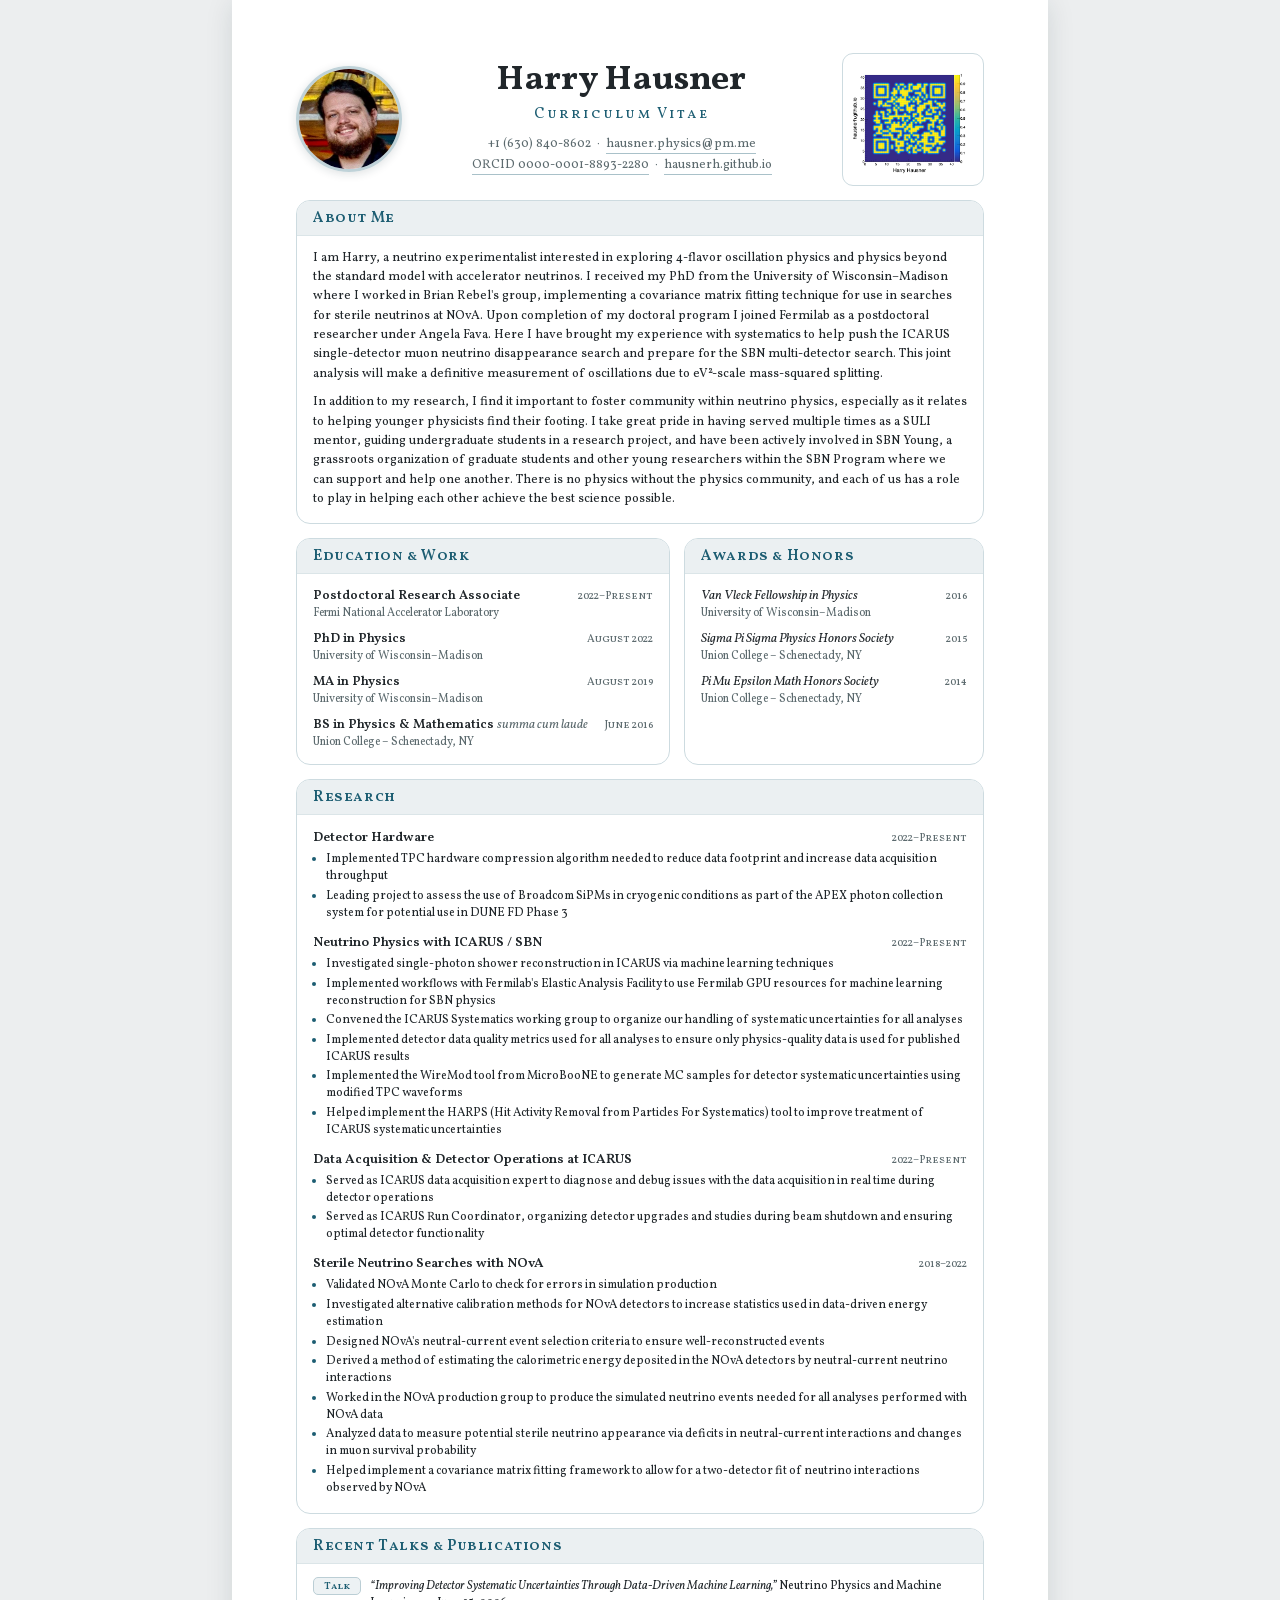
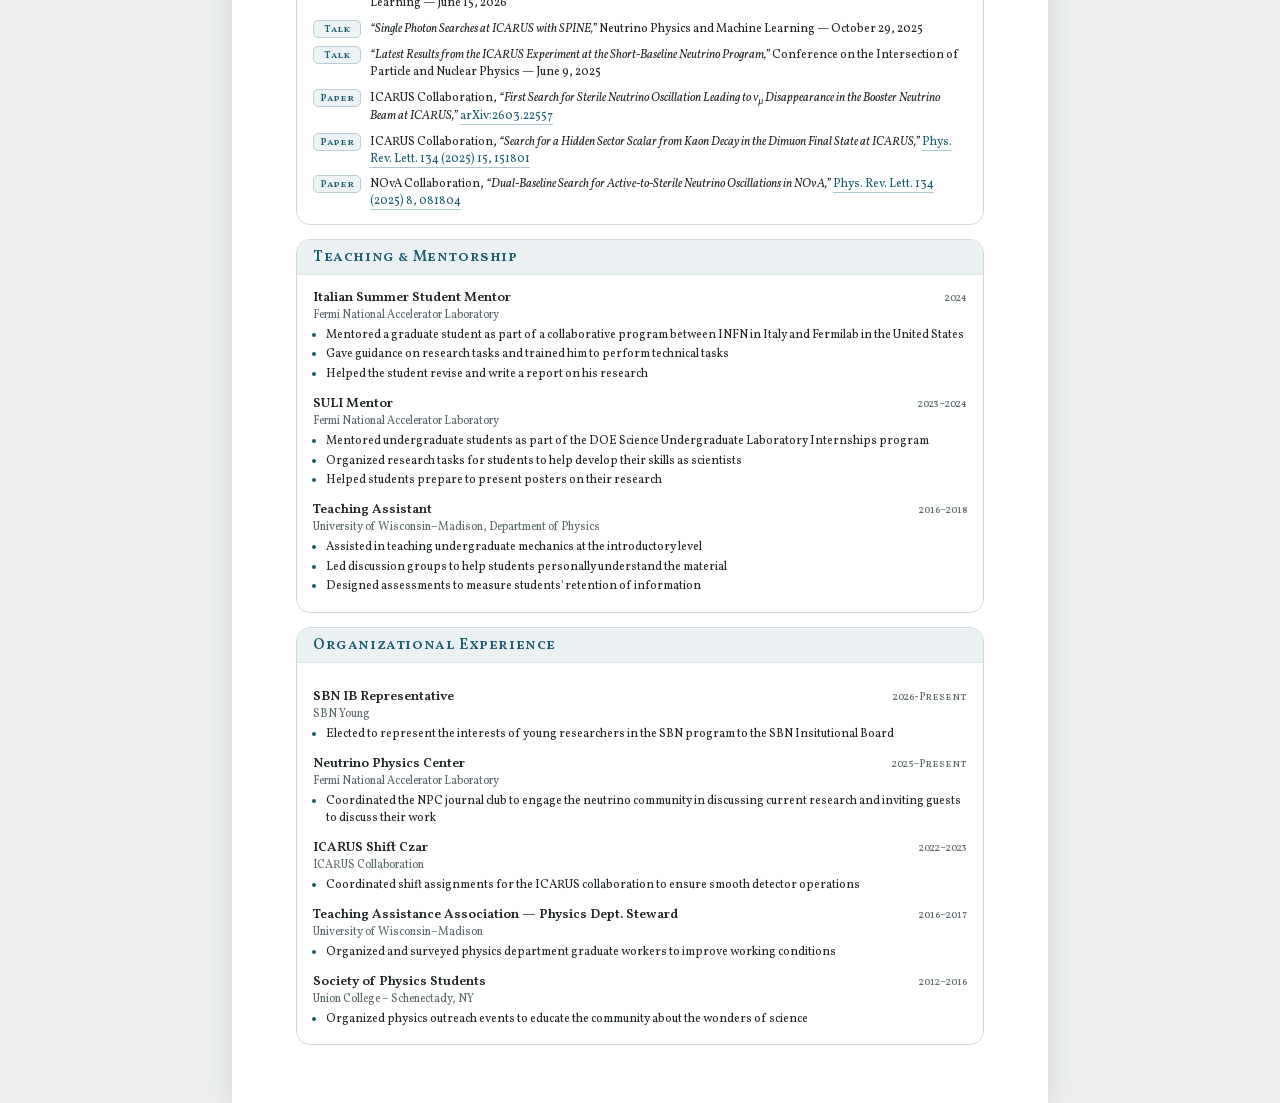
==== cv.html @ f1dbd6ff "add SBN IB Rep to CV" ====
<!DOCTYPE html>
<html><head>
<meta charset="utf-8">
<meta name="viewport" content="width=device-width, initial-scale=1">
<title>Harry Hausner — Curriculum Vitae</title>
<meta name="description" content="Curriculum vitae of Harry Hausner — postdoctoral researcher at Fermilab on ICARUS and the Short-Baseline Neutrino program. Sterile-neutrino searches, liquid argon TPCs, detector systematics, and machine-learning reconstruction. PhD, University of Wisconsin–Madison (NOvA).">
<meta name="author" content="Harry Hausner">
<link rel="canonical" href="https://hausnerh.github.io/cv.html">
<link rel="icon" type="image/svg+xml" href="assets/favicon.svg">
<meta property="og:type" content="profile">
<meta property="og:title" content="Harry Hausner — Curriculum Vitae">
<meta property="og:description" content="Postdoc at Fermilab on ICARUS and the Short-Baseline Neutrino program. Sterile-neutrino searches, liquid argon TPCs, 4-flavor oscillations.">
<meta property="og:url" content="https://hausnerh.github.io/cv.html">
<meta property="og:image" content="https://hausnerh.github.io/assets/headshot.jpeg">
<meta property="profile:first_name" content="Harry">
<meta property="profile:last_name" content="Hausner">
<meta name="twitter:card" content="summary_large_image">
<meta name="twitter:title" content="Harry Hausner — Curriculum Vitae">
<meta name="twitter:description" content="Postdoc at Fermilab on ICARUS and the Short-Baseline Neutrino program.">
<meta name="twitter:image" content="https://hausnerh.github.io/assets/headshot.jpeg">
<script type="application/ld+json">
{"@context":"https://schema.org","@type":"Person","name":"Harry Hausner","givenName":"Harry","familyName":"Hausner","jobTitle":"Postdoctoral Research Associate","description":"Neutrino experimentalist working on ICARUS and the Short-Baseline Neutrino program at Fermilab.","url":"https://hausnerh.github.io/","mainEntityOfPage":"https://hausnerh.github.io/cv.html","image":"https://hausnerh.github.io/assets/headshot.jpeg","email":"mailto:hausner.physics@pm.me","telephone":"+1-630-840-8602","affiliation":{"@type":"Organization","name":"Fermi National Accelerator Laboratory","url":"https://www.fnal.gov/"},"alumniOf":{"@type":"CollegeOrUniversity","name":"University of Wisconsin–Madison"},"sameAs":["https://orcid.org/0000-0001-8893-2280","https://inspirehep.net/authors/1896968","https://scholar.google.com/citations?user=Uv0cyvIAAAAJ","https://www.linkedin.com/in/hausner-physics/"]}
</script>

</head>
<body>


<style>/* latin-ext */
@font-face {
  font-family: 'Vollkorn';
  font-style: italic;
  font-weight: 400;
  font-display: swap;
  src: url("assets/cv/font-05.woff2") format('woff2');
  unicode-range: U+0100-02BA, U+02BD-02C5, U+02C7-02CC, U+02CE-02D7, U+02DD-02FF, U+0304, U+0308, U+0329, U+1D00-1DBF, U+1E00-1E9F, U+1EF2-1EFF, U+2020, U+20A0-20AB, U+20AD-20C0, U+2113, U+2C60-2C7F, U+A720-A7FF;
}
/* latin */
@font-face {
  font-family: 'Vollkorn';
  font-style: italic;
  font-weight: 400;
  font-display: swap;
  src: url("assets/cv/font-06.woff2") format('woff2');
  unicode-range: U+0000-00FF, U+0131, U+0152-0153, U+02BB-02BC, U+02C6, U+02DA, U+02DC, U+0304, U+0308, U+0329, U+2000-206F, U+20AC, U+2122, U+2191, U+2193, U+2212, U+2215, U+FEFF, U+FFFD;
}
/* latin-ext */
@font-face {
  font-family: 'Vollkorn';
  font-style: italic;
  font-weight: 600;
  font-display: swap;
  src: url("assets/cv/font-05.woff2") format('woff2');
  unicode-range: U+0100-02BA, U+02BD-02C5, U+02C7-02CC, U+02CE-02D7, U+02DD-02FF, U+0304, U+0308, U+0329, U+1D00-1DBF, U+1E00-1E9F, U+1EF2-1EFF, U+2020, U+20A0-20AB, U+20AD-20C0, U+2113, U+2C60-2C7F, U+A720-A7FF;
}
/* latin */
@font-face {
  font-family: 'Vollkorn';
  font-style: italic;
  font-weight: 600;
  font-display: swap;
  src: url("assets/cv/font-06.woff2") format('woff2');
  unicode-range: U+0000-00FF, U+0131, U+0152-0153, U+02BB-02BC, U+02C6, U+02DA, U+02DC, U+0304, U+0308, U+0329, U+2000-206F, U+20AC, U+2122, U+2191, U+2193, U+2212, U+2215, U+FEFF, U+FFFD;
}
/* latin-ext */
@font-face {
  font-family: 'Vollkorn';
  font-style: normal;
  font-weight: 400;
  font-display: swap;
  src: url("assets/cv/font-11.woff2") format('woff2');
  unicode-range: U+0100-02BA, U+02BD-02C5, U+02C7-02CC, U+02CE-02D7, U+02DD-02FF, U+0304, U+0308, U+0329, U+1D00-1DBF, U+1E00-1E9F, U+1EF2-1EFF, U+2020, U+20A0-20AB, U+20AD-20C0, U+2113, U+2C60-2C7F, U+A720-A7FF;
}
/* latin */
@font-face {
  font-family: 'Vollkorn';
  font-style: normal;
  font-weight: 400;
  font-display: swap;
  src: url("assets/cv/font-12.woff2") format('woff2');
  unicode-range: U+0000-00FF, U+0131, U+0152-0153, U+02BB-02BC, U+02C6, U+02DA, U+02DC, U+0304, U+0308, U+0329, U+2000-206F, U+20AC, U+2122, U+2191, U+2193, U+2212, U+2215, U+FEFF, U+FFFD;
}
/* latin-ext */
@font-face {
  font-family: 'Vollkorn';
  font-style: normal;
  font-weight: 500;
  font-display: swap;
  src: url("assets/cv/font-11.woff2") format('woff2');
  unicode-range: U+0100-02BA, U+02BD-02C5, U+02C7-02CC, U+02CE-02D7, U+02DD-02FF, U+0304, U+0308, U+0329, U+1D00-1DBF, U+1E00-1E9F, U+1EF2-1EFF, U+2020, U+20A0-20AB, U+20AD-20C0, U+2113, U+2C60-2C7F, U+A720-A7FF;
}
/* latin */
@font-face {
  font-family: 'Vollkorn';
  font-style: normal;
  font-weight: 500;
  font-display: swap;
  src: url("assets/cv/font-12.woff2") format('woff2');
  unicode-range: U+0000-00FF, U+0131, U+0152-0153, U+02BB-02BC, U+02C6, U+02DA, U+02DC, U+0304, U+0308, U+0329, U+2000-206F, U+20AC, U+2122, U+2191, U+2193, U+2212, U+2215, U+FEFF, U+FFFD;
}
/* latin-ext */
@font-face {
  font-family: 'Vollkorn';
  font-style: normal;
  font-weight: 600;
  font-display: swap;
  src: url("assets/cv/font-11.woff2") format('woff2');
  unicode-range: U+0100-02BA, U+02BD-02C5, U+02C7-02CC, U+02CE-02D7, U+02DD-02FF, U+0304, U+0308, U+0329, U+1D00-1DBF, U+1E00-1E9F, U+1EF2-1EFF, U+2020, U+20A0-20AB, U+20AD-20C0, U+2113, U+2C60-2C7F, U+A720-A7FF;
}
/* latin */
@font-face {
  font-family: 'Vollkorn';
  font-style: normal;
  font-weight: 600;
  font-display: swap;
  src: url("assets/cv/font-12.woff2") format('woff2');
  unicode-range: U+0000-00FF, U+0131, U+0152-0153, U+02BB-02BC, U+02C6, U+02DA, U+02DC, U+0304, U+0308, U+0329, U+2000-206F, U+20AC, U+2122, U+2191, U+2193, U+2212, U+2215, U+FEFF, U+FFFD;
}
/* latin-ext */
@font-face {
  font-family: 'Vollkorn';
  font-style: normal;
  font-weight: 700;
  font-display: swap;
  src: url("assets/cv/font-11.woff2") format('woff2');
  unicode-range: U+0100-02BA, U+02BD-02C5, U+02C7-02CC, U+02CE-02D7, U+02DD-02FF, U+0304, U+0308, U+0329, U+1D00-1DBF, U+1E00-1E9F, U+1EF2-1EFF, U+2020, U+20A0-20AB, U+20AD-20C0, U+2113, U+2C60-2C7F, U+A720-A7FF;
}
/* latin */
@font-face {
  font-family: 'Vollkorn';
  font-style: normal;
  font-weight: 700;
  font-display: swap;
  src: url("assets/cv/font-12.woff2") format('woff2');
  unicode-range: U+0000-00FF, U+0131, U+0152-0153, U+02BB-02BC, U+02C6, U+02DA, U+02DC, U+0304, U+0308, U+0329, U+2000-206F, U+20AC, U+2122, U+2191, U+2193, U+2212, U+2215, U+FEFF, U+FFFD;
}
/* latin-ext */
@font-face {
  font-family: 'Vollkorn SC';
  font-style: normal;
  font-weight: 400;
  font-display: swap;
  src: url("assets/cv/font-16.woff2") format('woff2');
  unicode-range: U+0100-02BA, U+02BD-02C5, U+02C7-02CC, U+02CE-02D7, U+02DD-02FF, U+0304, U+0308, U+0329, U+1D00-1DBF, U+1E00-1E9F, U+1EF2-1EFF, U+2020, U+20A0-20AB, U+20AD-20C0, U+2113, U+2C60-2C7F, U+A720-A7FF;
}
/* latin */
@font-face {
  font-family: 'Vollkorn SC';
  font-style: normal;
  font-weight: 400;
  font-display: swap;
  src: url("assets/cv/font-17.woff2") format('woff2');
  unicode-range: U+0000-00FF, U+0131, U+0152-0153, U+02BB-02BC, U+02C6, U+02DA, U+02DC, U+0304, U+0308, U+0329, U+2000-206F, U+20AC, U+2122, U+2191, U+2193, U+2212, U+2215, U+FEFF, U+FFFD;
}
/* latin-ext */
@font-face {
  font-family: 'Vollkorn SC';
  font-style: normal;
  font-weight: 600;
  font-display: swap;
  src: url("assets/cv/font-21.woff2") format('woff2');
  unicode-range: U+0100-02BA, U+02BD-02C5, U+02C7-02CC, U+02CE-02D7, U+02DD-02FF, U+0304, U+0308, U+0329, U+1D00-1DBF, U+1E00-1E9F, U+1EF2-1EFF, U+2020, U+20A0-20AB, U+20AD-20C0, U+2113, U+2C60-2C7F, U+A720-A7FF;
}
/* latin */
@font-face {
  font-family: 'Vollkorn SC';
  font-style: normal;
  font-weight: 600;
  font-display: swap;
  src: url("assets/cv/font-22.woff2") format('woff2');
  unicode-range: U+0000-00FF, U+0131, U+0152-0153, U+02BB-02BC, U+02C6, U+02DA, U+02DC, U+0304, U+0308, U+0329, U+2000-206F, U+20AC, U+2122, U+2191, U+2193, U+2212, U+2215, U+FEFF, U+FFFD;
}
/* latin-ext */
@font-face {
  font-family: 'Vollkorn SC';
  font-style: normal;
  font-weight: 700;
  font-display: swap;
  src: url("assets/cv/font-26.woff2") format('woff2');
  unicode-range: U+0100-02BA, U+02BD-02C5, U+02C7-02CC, U+02CE-02D7, U+02DD-02FF, U+0304, U+0308, U+0329, U+1D00-1DBF, U+1E00-1E9F, U+1EF2-1EFF, U+2020, U+20A0-20AB, U+20AD-20C0, U+2113, U+2C60-2C7F, U+A720-A7FF;
}
/* latin */
@font-face {
  font-family: 'Vollkorn SC';
  font-style: normal;
  font-weight: 700;
  font-display: swap;
  src: url("assets/cv/font-27.woff2") format('woff2');
  unicode-range: U+0000-00FF, U+0131, U+0152-0153, U+02BB-02BC, U+02C6, U+02DA, U+02DC, U+0304, U+0308, U+0329, U+2000-206F, U+20AC, U+2122, U+2191, U+2193, U+2212, U+2215, U+FEFF, U+FFFD;
}
</style>
<style>
:root{--accent:#1c5d72;--ink:#20262a;--muted:#5c6a6e;--gap:14px;--pad:13px 16px 14px;}
*{box-sizing:border-box;}
html,body{margin:0;}
body{background:#eceeef;color:var(--ink);font-family:'Vollkorn',Georgia,serif;-webkit-font-smoothing:antialiased;}
.doc{max-width:8.5in;margin:0 auto;background:#fff;padding:0.55in clamp(20px,5vw,0.68in) 0.6in;box-shadow:0 3px 26px rgba(20,40,50,.12);}
.doc-frame{width:100%;border-collapse:collapse;}
.doc-frame td{padding:0;}
.hdr-space,.ftr-space{display:none;}
ul.bul{margin:4px 0 0;padding-left:1.05em;font-size:12px;line-height:1.42;}
ul.bul>li{margin:2.5px 0;}
ul.bul>li::marker{color:var(--accent);}
/* ---- component classes (extracted from repeated inline styles) ---- */
.card{border:1px solid color-mix(in srgb, var(--accent) 22%, white);border-radius:14px;break-inside:auto;}
.card-col{display:flex;flex-direction:column;}
.card-head{padding:6px 16px;background:color-mix(in srgb, var(--accent) 9%, white);border-bottom:1px solid color-mix(in srgb, var(--accent) 16%, white);border-top-left-radius:13px;border-top-right-radius:13px;}
.card-title{font-family:'Vollkorn SC',serif;font-weight:600;font-size:15px;letter-spacing:.04em;color:var(--accent);}
.card-body{padding:var(--pad);}
.masthead{display:flex;align-items:center;gap:20px;}
.row{display:flex;justify-content:space-between;align-items:baseline;gap:10px;}
.item{margin-top:11px;}
.h{font-weight:600;font-size:13.5px;}
.date{font-family:'Vollkorn SC',serif;font-size:11px;color:var(--muted);white-space:nowrap;}
.org{font-size:11.5px;color:var(--muted);}
.badge{flex:none;width:48px;text-align:center;font-family:'Vollkorn SC',serif;font-size:10px;font-weight:600;color:var(--accent);border:1px solid color-mix(in srgb, var(--accent) 30%, white);border-radius:5px;padding:1px 0;background:color-mix(in srgb, var(--accent) 8%, white);}
.talk-text{font-size:12px;line-height:1.4;}
.talk-link{color:var(--accent);text-decoration:none;border-bottom:1px solid color-mix(in srgb, var(--accent) 35%, white);}
.hlink{color:inherit;text-decoration:none;border-bottom:1px solid color-mix(in srgb, var(--accent) 38%, white);}
@page{size:letter;margin:0.55in;}
@media print{
 html{-webkit-print-color-adjust:exact;print-color-adjust:exact;}
 html,body{margin:0;padding:0;background:#fff;}
 .doc{max-width:none!important;margin:0!important;padding:0!important;box-shadow:none!important;}
 .hdr-space{display:table-cell;height:0.4in;vertical-align:top;}
 .ftr-space{display:none;}
 .run-header{box-sizing:border-box;height:0.4in;display:flex;justify-content:space-between;align-items:flex-end;padding-bottom:4px;margin-bottom:8px;border-bottom:1.5px solid color-mix(in srgb, var(--accent) 38%, white);font-family:'Vollkorn SC',serif;}
 .run-header .rh-name{font-weight:700;font-size:12px;letter-spacing:.05em;color:var(--ink);}
 .run-header .rh-title{font-size:10px;letter-spacing:.16em;color:var(--accent);}
 main.doc section{-webkit-box-decoration-break:clone;box-decoration-break:clone;}
 main.doc section>div:first-child{break-after:avoid;}
 main.doc section div.row{break-after:avoid;}
}
</style>

<main class="doc" data-screen-label="CV">
<table class="doc-frame" role="presentation">
<thead><tr><td class="hdr-space"><div class="run-header"><span class="rh-name">Harry Hausner</span><span class="rh-title">Curriculum Vitae</span></div></td></tr></thead>
<tbody><tr><td>

<div style="display:flex;flex-direction:column;gap:var(--gap);">

<!-- ===== HEADER ===== -->
<div class="masthead">
  <img src="assets/cv/headshot.jpg" alt="Harry Hausner" style="width:106px;height:106px;border-radius:50%;object-fit:cover;flex:none;border:3px solid color-mix(in srgb, var(--accent) 28%, white);box-shadow:0 2px 10px rgba(20,40,50,.14);">
  <div style="flex:1;text-align:center;min-width:0;">
    <div style="font-size:35px;font-weight:700;letter-spacing:.005em;line-height:1.02;">Harry Hausner</div>
    <div style="font-family:'Vollkorn SC',serif;font-size:15px;color:var(--accent);letter-spacing:.14em;margin-top:5px;">Curriculum Vitae</div>
    <div style="font-size:12.5px;color:var(--muted);margin-top:9px;line-height:1.65;">
      +1 (630) 840-8602 &nbsp;·&nbsp; <a href="mailto:hausner.physics@pm.me" class="hlink">hausner.physics@pm.me</a><br>
      <a href="https://orcid.org/0000-0001-8893-2280" class="hlink">ORCID 0000-0001-8893-2280</a> &nbsp;·&nbsp; <a href="https://hausnerh.github.io" class="hlink">hausnerh.github.io</a>
    </div>
  </div>
  <div style="flex:none;padding:10px;background:#fff;border-radius:11px;border:1px solid color-mix(in srgb, var(--accent) 22%, white);">
    <img src="assets/cv/qr.png" alt="QR code linking to hausnerh.github.io" style="width:120px;height:auto;display:block;">
  </div>
</div>

<!-- ===== ABOUT ME ===== -->
<section class="card">
  <div class="card-head">
    <span class="card-title">About Me</span>
  </div>
  <div class="card-body" style="font-size:12.5px;line-height:1.55;">
    <p style="margin:0;">I am Harry, a neutrino experimentalist interested in exploring 4-flavor oscillation physics and physics beyond the standard model with accelerator neutrinos. I received my PhD from the University of Wisconsin–Madison where I worked in Brian Rebel's group, implementing a covariance matrix fitting technique for use in searches for sterile neutrinos at NOvA. Upon completion of my doctoral program I joined Fermilab as a postdoctoral researcher under Angela Fava. Here I have brought my experience with systematics to help push the ICARUS single-detector muon neutrino disappearance search and prepare for the SBN multi-detector search. This joint analysis will make a definitive measurement of oscillations due to eV²-scale mass-squared splitting.</p>
    <p style="margin:9px 0 0;">In addition to my research, I find it important to foster community within neutrino physics, especially as it relates to helping younger physicists find their footing. I take great pride in having served multiple times as a SULI mentor, guiding undergraduate students in a research project, and have been actively involved in SBN Young, a grassroots organization of graduate students and other young researchers within the SBN Program where we can support and help one another. There is no physics without the physics community, and each of us has a role to play in helping each other achieve the best science possible.</p>
  </div>
</section>

<!-- ===== EDUCATION + AWARDS (two columns) ===== -->
<div style="display:flex;gap:var(--gap);align-items:stretch;break-inside:avoid;">
  <section class="card card-col" style="flex:1.25;">
    <div class="card-head">
      <span class="card-title">Education &amp; Work</span>
    </div>
    <div class="card-body">
      <div class="row">
        <span style="font-weight:600;font-size:13px;">Postdoctoral Research Associate</span>
        <span class="date">2022–Present</span>
      </div>
      <div class="org">Fermi National Accelerator Laboratory</div>
      <div class="row" style="margin-top:9px;">
        <span style="font-weight:600;font-size:13px;">PhD in Physics</span>
        <span class="date">August 2022</span>
      </div>
      <div class="org">University of Wisconsin–Madison</div>
      <div class="row" style="margin-top:9px;">
        <span style="font-weight:600;font-size:13px;">MA in Physics</span>
        <span class="date">August 2019</span>
      </div>
      <div class="org">University of Wisconsin–Madison</div>
      <div class="row" style="margin-top:9px;">
        <span style="font-weight:600;font-size:13px;">BS in Physics &amp; Mathematics <em style="font-weight:400;color:var(--muted);">summa cum laude</em></span>
        <span class="date">June 2016</span>
      </div>
      <div class="org">Union College – Schenectady, NY</div>
    </div>
  </section>
  <section class="card card-col" style="flex:1;">
    <div class="card-head">
      <span class="card-title">Awards &amp; Honors</span>
    </div>
    <div class="card-body">
      <div class="row">
        <span style="font-style:italic;font-size:13px;">Van Vleck Fellowship in Physics</span>
        <span class="date">2016</span>
      </div>
      <div class="org">University of Wisconsin–Madison</div>
      <div class="row" style="margin-top:9px;">
        <span style="font-style:italic;font-size:13px;">Sigma Pi Sigma Physics Honors Society</span>
        <span class="date">2015</span>
      </div>
      <div class="org">Union College – Schenectady, NY</div>
      <div class="row" style="margin-top:9px;">
        <span style="font-style:italic;font-size:13px;">Pi Mu Epsilon Math Honors Society</span>
        <span class="date">2014</span>
      </div>
      <div class="org">Union College – Schenectady, NY</div>
    </div>
  </section>
</div>

<!-- ===== RESEARCH ===== -->
<section class="card">
  <div class="card-head">
    <span class="card-title">Research</span>
  </div>
  <div class="card-body">

    <div>
      <div class="row">
        <span class="h">Detector Hardware</span>
        <span class="date">2022–Present</span>
      </div>
      <ul class="bul">
        <li>Implemented TPC hardware compression algorithm needed to reduce data footprint and increase data acquisition throughput</li>
        <li>Leading project to assess the use of Broadcom SiPMs in cryogenic conditions as part of the APEX photon collection system for potential use in DUNE FD Phase 3</li>
      </ul>
    </div>

    <div class="item">
      <div class="row">
        <span class="h">Neutrino Physics with ICARUS / SBN</span>
        <span class="date">2022–Present</span>
      </div>
      <ul class="bul">
        <li>Investigated single-photon shower reconstruction in ICARUS via machine learning techniques</li>
        <li>Implemented workflows with Fermilab's Elastic Analysis Facility to use Fermilab GPU resources for machine learning reconstruction for SBN physics</li>
        <li>Convened the ICARUS Systematics working group to organize our handling of systematic uncertainties for all analyses</li>
        <li>Implemented detector data quality metrics used for all analyses to ensure only physics-quality data is used for published ICARUS results</li>
        <li>Implemented the WireMod tool from MicroBooNE to generate MC samples for detector systematic uncertainties using modified TPC waveforms</li>
        <li>Helped implement the HARPS (Hit Activity Removal from Particles For Systematics) tool to improve treatment of ICARUS systematic uncertainties</li>
      </ul>
    </div>

    <div class="item">
      <div class="row">
        <span class="h">Data Acquisition &amp; Detector Operations at ICARUS</span>
        <span class="date">2022–Present</span>
      </div>
      <ul class="bul">
        <li>Served as ICARUS data acquisition expert to diagnose and debug issues with the data acquisition in real time during detector operations</li>
        <li>Served as ICARUS Run Coordinator, organizing detector upgrades and studies during beam shutdown and ensuring optimal detector functionality</li>
      </ul>
    </div>

    <div class="item">
      <div class="row">
        <span class="h">Sterile Neutrino Searches with NOvA</span>
        <span class="date">2018–2022</span>
      </div>
      <ul class="bul">
        <li>Validated NOvA Monte Carlo to check for errors in simulation production</li>
        <li>Investigated alternative calibration methods for NOvA detectors to increase statistics used in data-driven energy estimation</li>
        <li>Designed NOvA's neutral-current event selection criteria to ensure well-reconstructed events</li>
        <li>Derived a method of estimating the calorimetric energy deposited in the NOvA detectors by neutral-current neutrino interactions</li>
        <li>Worked in the NOvA production group to produce the simulated neutrino events needed for all analyses performed with NOvA data</li>
        <li>Analyzed data to measure potential sterile neutrino appearance via deficits in neutral-current interactions and changes in muon survival probability</li>
        <li>Helped implement a covariance matrix fitting framework to allow for a two-detector fit of neutrino interactions observed by NOvA</li>
      </ul>
    </div>

  </div>
</section>

<!-- ===== TALKS & PUBLICATIONS ===== -->
<section class="card">
  <div class="card-head">
    <span class="card-title">Recent Talks &amp; Publications</span>
  </div>
  <div class="card-body" style="display:flex;flex-direction:column;gap:8px;">
    <div style="display:flex;gap:9px;align-items:baseline;break-inside:avoid;">
      <span class="badge">Talk</span>
      <span class="talk-text"><em>“Improving Detector Systematic Uncertainties Through Data-Driven Machine Learning,”</em> Neutrino Physics and Machine Learning — June 15, 2026</span>
    </div>
    <div style="display:flex;gap:9px;align-items:baseline;break-inside:avoid;">
      <span class="badge">Talk</span>
      <span class="talk-text"><em>“Single Photon Searches at ICARUS with SPINE,”</em> Neutrino Physics and Machine Learning — October 29, 2025</span>
    </div>
    <div style="display:flex;gap:9px;align-items:baseline;break-inside:avoid;">
      <span class="badge">Talk</span>
      <span class="talk-text"><em>“Latest Results from the ICARUS Experiment at the Short-Baseline Neutrino Program,”</em> Conference on the Intersection of Particle and Nuclear Physics — June 9, 2025</span>
    </div>
    <div style="display:flex;gap:9px;align-items:baseline;break-inside:avoid;">
      <span class="badge">Paper</span>
      <span class="talk-text">ICARUS Collaboration, <em>“First Search for Sterile Neutrino Oscillation Leading to ν<sub>μ</sub> Disappearance in the Booster Neutrino Beam at ICARUS,”</em> <a href="https://doi.org/10.48550/arXiv.2603.22557" class="talk-link">arXiv:2603.22557</a></span>
    </div>
    <div style="display:flex;gap:9px;align-items:baseline;break-inside:avoid;">
      <span class="badge">Paper</span>
      <span class="talk-text">ICARUS Collaboration, <em>“Search for a Hidden Sector Scalar from Kaon Decay in the Dimuon Final State at ICARUS,”</em> <a href="https://doi.org/10.1103/PhysRevLett.134.151801" class="talk-link">Phys. Rev. Lett. 134 (2025) 15, 151801</a></span>
    </div>
    <div style="display:flex;gap:9px;align-items:baseline;break-inside:avoid;">
      <span class="badge">Paper</span>
      <span class="talk-text">NOvA Collaboration, <em>“Dual-Baseline Search for Active-to-Sterile Neutrino Oscillations in NOvA,”</em> <a href="https://doi.org/10.1103/PhysRevLett.134.081804" class="talk-link">Phys. Rev. Lett. 134 (2025) 8, 081804</a></span>
    </div>
  </div>
</section>

<!-- ===== TEACHING & MENTORSHIP ===== -->
<section class="card">
  <div class="card-head">
    <span class="card-title">Teaching &amp; Mentorship</span>
  </div>
  <div class="card-body">
    <div>
      <div class="row">
        <span class="h">Italian Summer Student Mentor</span>
        <span class="date">2024</span>
      </div>
      <div class="org">Fermi National Accelerator Laboratory</div>
      <ul class="bul">
        <li>Mentored a graduate student as part of a collaborative program between INFN in Italy and Fermilab in the United States</li>
        <li>Gave guidance on research tasks and trained him to perform technical tasks</li>
        <li>Helped the student revise and write a report on his research</li>
      </ul>
    </div>
    <div class="item">
      <div class="row">
        <span class="h">SULI Mentor</span>
        <span class="date">2023–2024</span>
      </div>
      <div class="org">Fermi National Accelerator Laboratory</div>
      <ul class="bul">
        <li>Mentored undergraduate students as part of the DOE Science Undergraduate Laboratory Internships program</li>
        <li>Organized research tasks for students to help develop their skills as scientists</li>
        <li>Helped students prepare to present posters on their research</li>
      </ul>
    </div>
    <div class="item">
      <div class="row">
        <span class="h">Teaching Assistant</span>
        <span class="date">2016–2018</span>
      </div>
      <div class="org">University of Wisconsin–Madison, Department of Physics</div>
      <ul class="bul">
        <li>Assisted in teaching undergraduate mechanics at the introductory level</li>
        <li>Led discussion groups to help students personally understand the material</li>
        <li>Designed assessments to measure students' retention of information</li>
      </ul>
    </div>
  </div>
</section>

<!-- ===== ORGANIZATIONAL EXPERIENCE ===== -->
<section class="card">
  <div class="card-head">
    <span class="card-title">Organizational Experience</span>
  </div>
  <div class="card-body">
    <div class="item">
      <div class="row">
        <span class="h">SBN IB Representative</span>
        <span class="date">2026-Present</span>
      </div>
      <div class="org">SBN Young</div>
      <ul class="bul">
        <li>Elected to represent the interests of young researchers in the SBN program to the SBN Insitutional Board</li>
      </ul>
    </div>
    <div class="item">
      <div class="row">
        <span class="h">Neutrino Physics Center</span>
        <span class="date">2025–Present</span>
      </div>
      <div class="org">Fermi National Accelerator Laboratory</div>
      <ul class="bul">
        <li>Coordinated the NPC journal club to engage the neutrino community in discussing current research and inviting guests to discuss their work</li>
      </ul>
    </div>
    <div class="item">
      <div class="row">
        <span class="h">ICARUS Shift Czar</span>
        <span class="date">2022–2023</span>
      </div>
      <div class="org">ICARUS Collaboration</div>
      <ul class="bul">
        <li>Coordinated shift assignments for the ICARUS collaboration to ensure smooth detector operations</li>
      </ul>
    </div>
    <div class="item">
      <div class="row">
        <span class="h">Teaching Assistance Association — Physics Dept. Steward</span>
        <span class="date">2016–2017</span>
      </div>
      <div class="org">University of Wisconsin–Madison</div>
      <ul class="bul">
        <li>Organized and surveyed physics department graduate workers to improve working conditions</li>
      </ul>
    </div>
    <div class="item">
      <div class="row">
        <span class="h">Society of Physics Students</span>
        <span class="date">2012–2016</span>
      </div>
      <div class="org">Union College – Schenectady, NY</div>
      <ul class="bul">
        <li>Organized physics outreach events to educate the community about the wonders of science</li>
      </ul>
    </div>
  </div>
</section>

</div>

</td></tr></tbody>
<tfoot><tr><td class="ftr-space"></td></tr></tfoot>
</table>
</main>


</body></html>
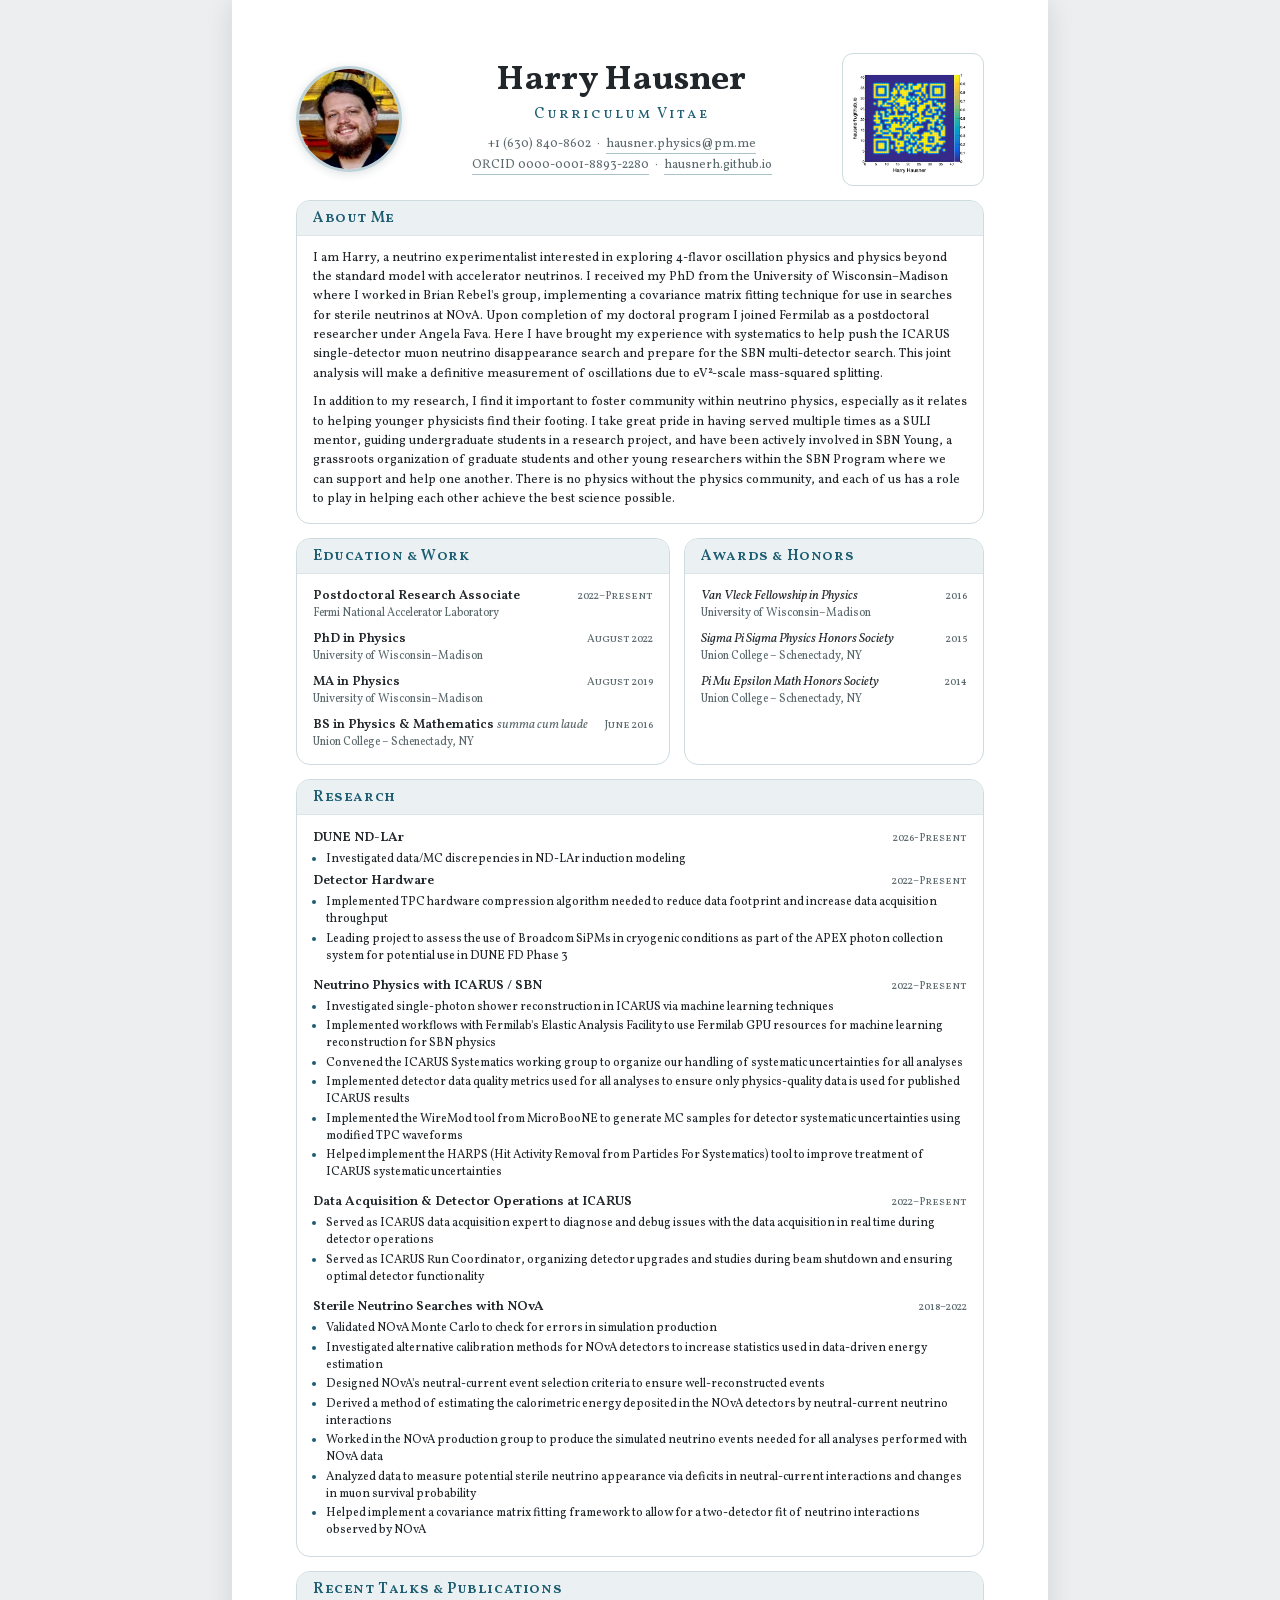
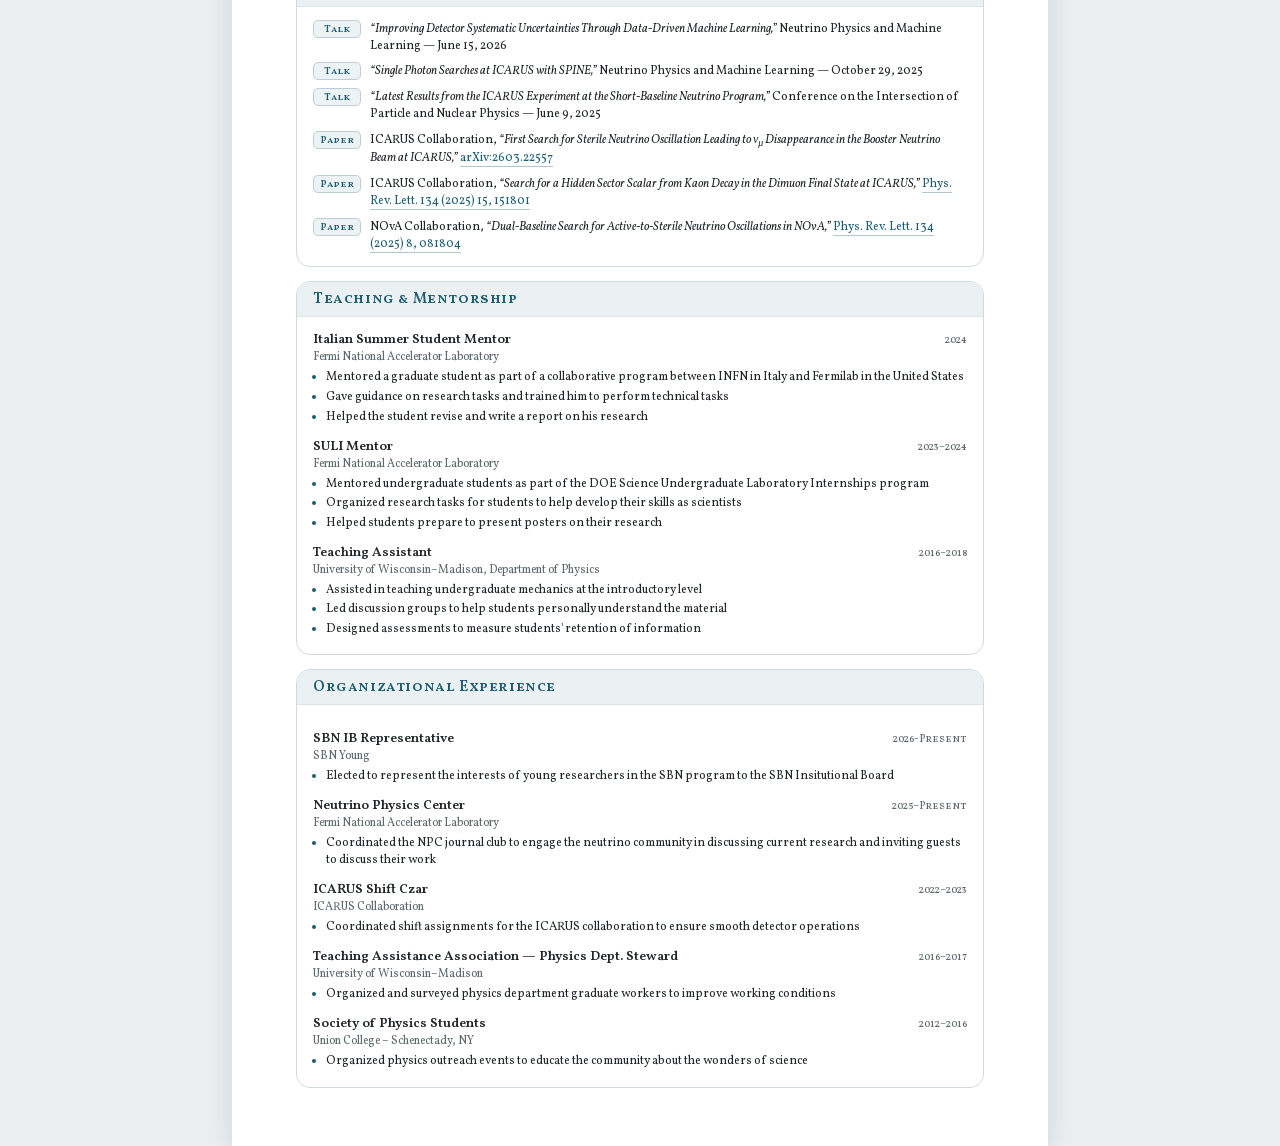
==== commit dbfcf0e4: "move CV under affiliation for both prominence and to make room for GitHub link in the contact page. " ====
--- a/cv.html
+++ b/cv.html
@@ -329,6 +329,16 @@
 
     <div>
       <div class="row">
+        <span class="h">DUNE ND-LAr</span>
+        <span class="date">2026-Present</span>
+      </div>
+      <ul class="bul">
+        <li>Investigated data/MC discrepencies in ND-LAr induction modeling</li>
+      <ul>
+    </div>
+
+    <div>
+      <div class="row">
         <span class="h">Detector Hardware</span>
         <span class="date">2022–Present</span>
       </div>
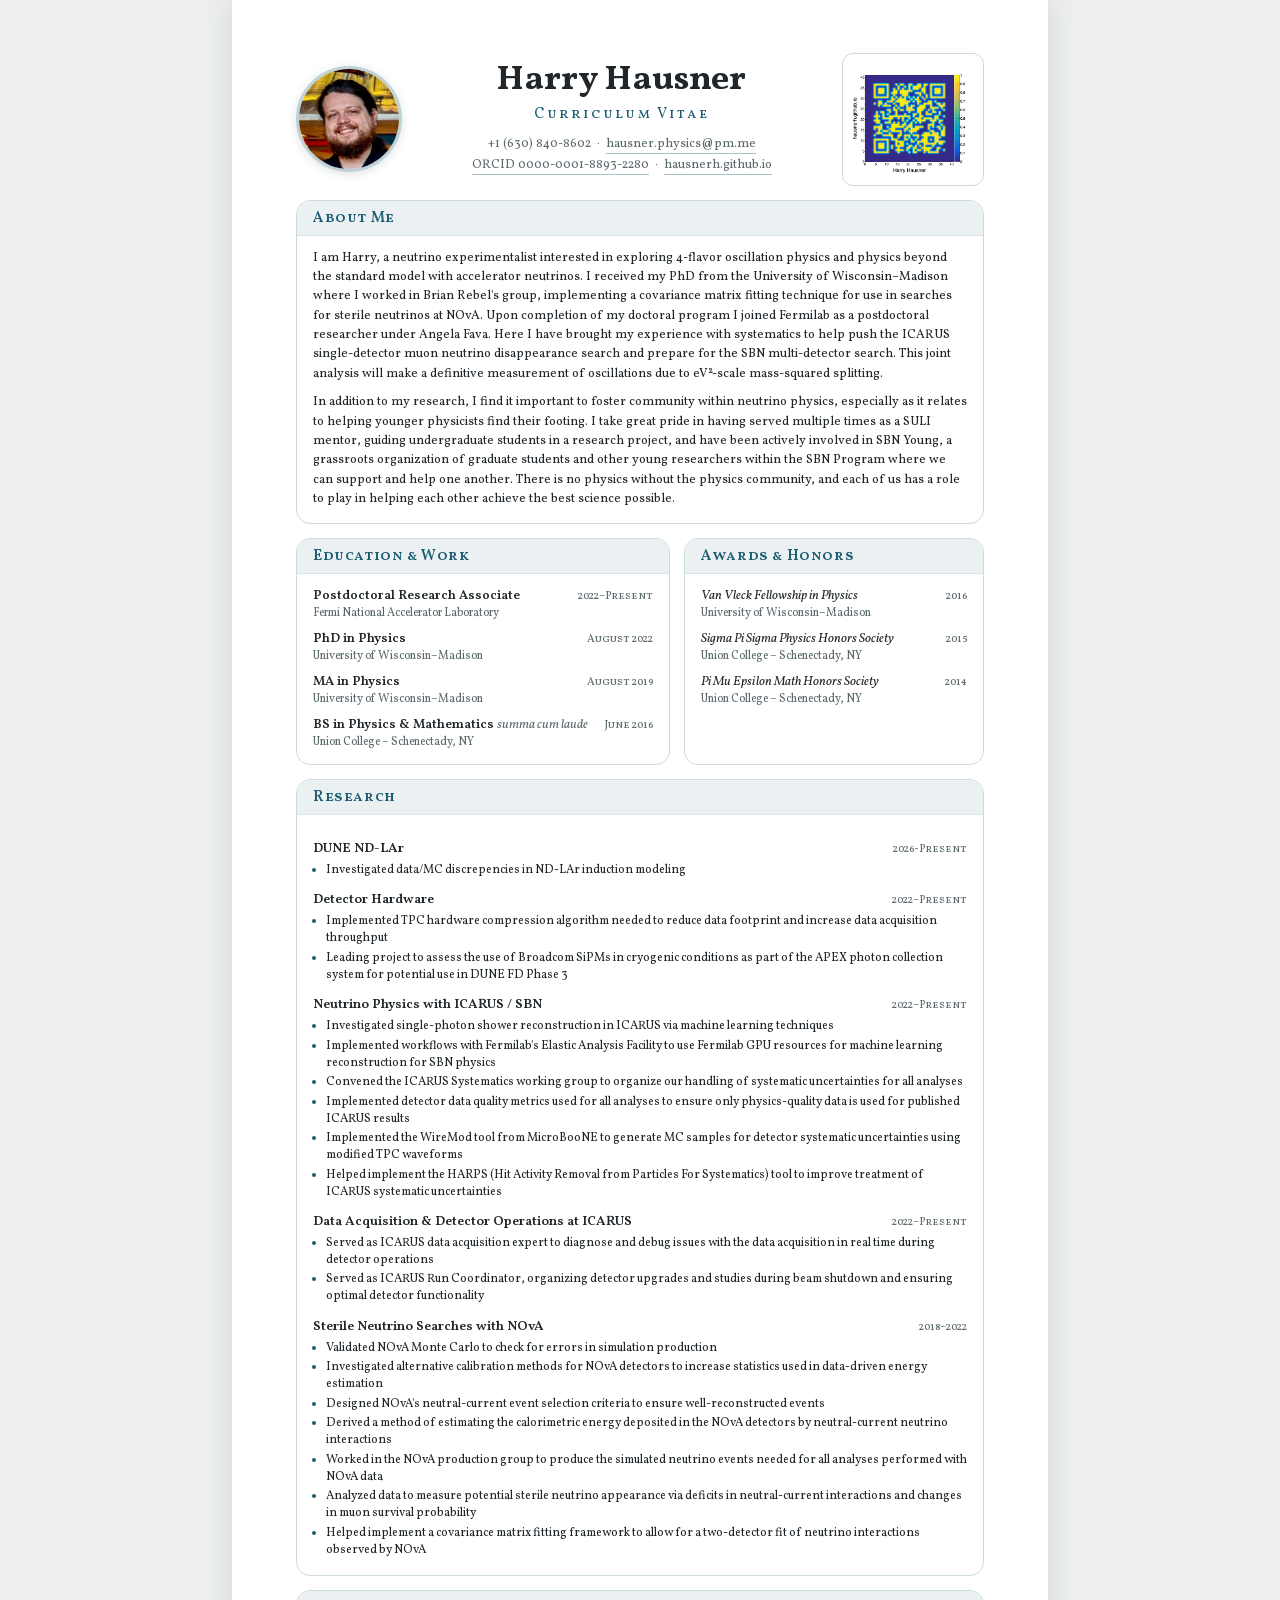
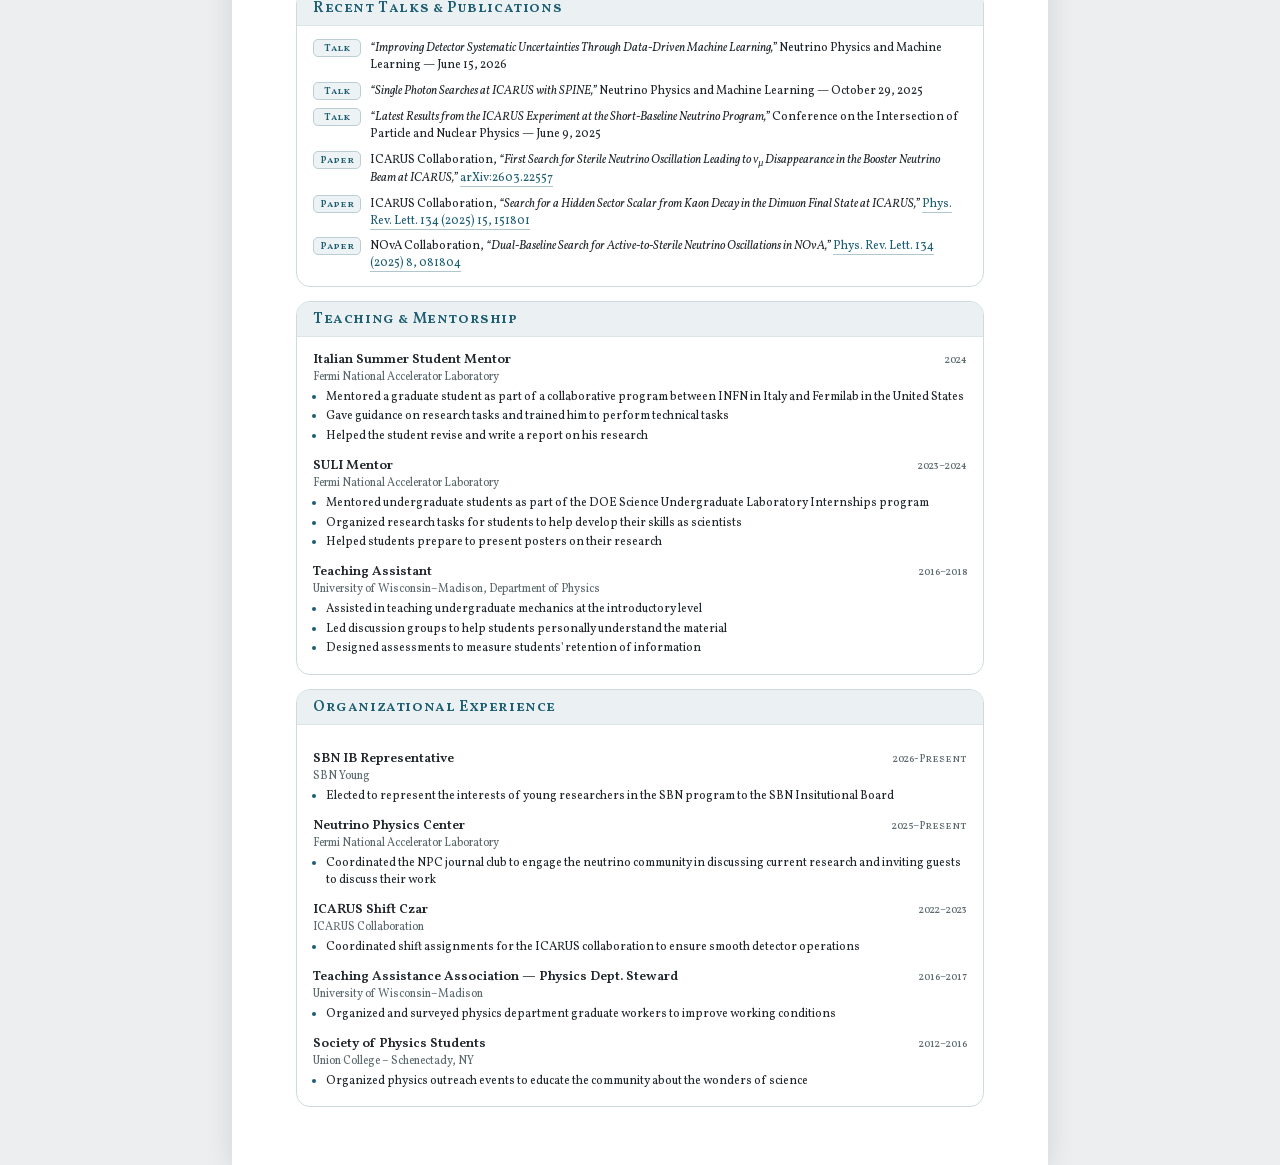
==== commit 42aeebdd: "format on printing CV was breaking. fixed" ====
--- a/cv.html
+++ b/cv.html
@@ -327,7 +327,7 @@
   </div>
   <div class="card-body">
 
-    <div>
+    <div class="item">
       <div class="row">
         <span class="h">DUNE ND-LAr</span>
         <span class="date">2026-Present</span>
@@ -337,7 +337,7 @@
       <ul>
     </div>
 
-    <div>
+    <div class="item">
       <div class="row">
         <span class="h">Detector Hardware</span>
         <span class="date">2022–Present</span>
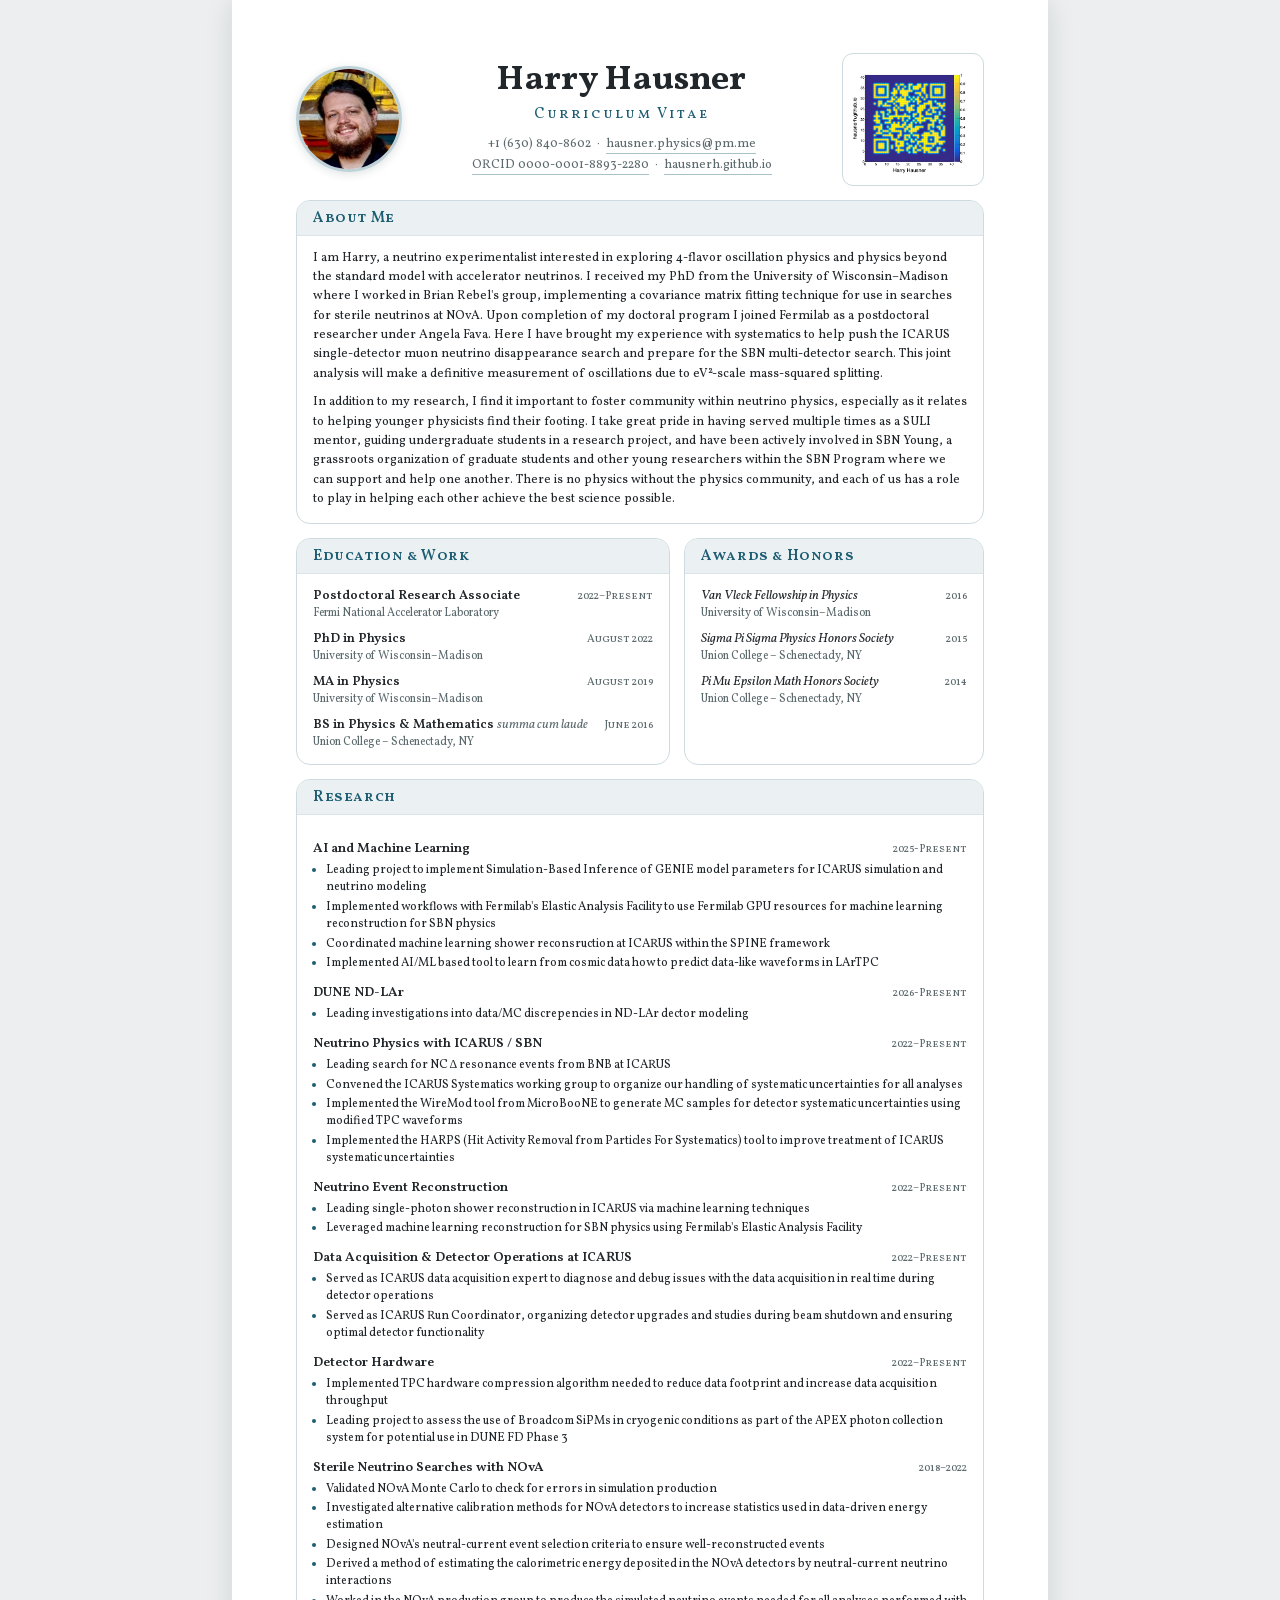
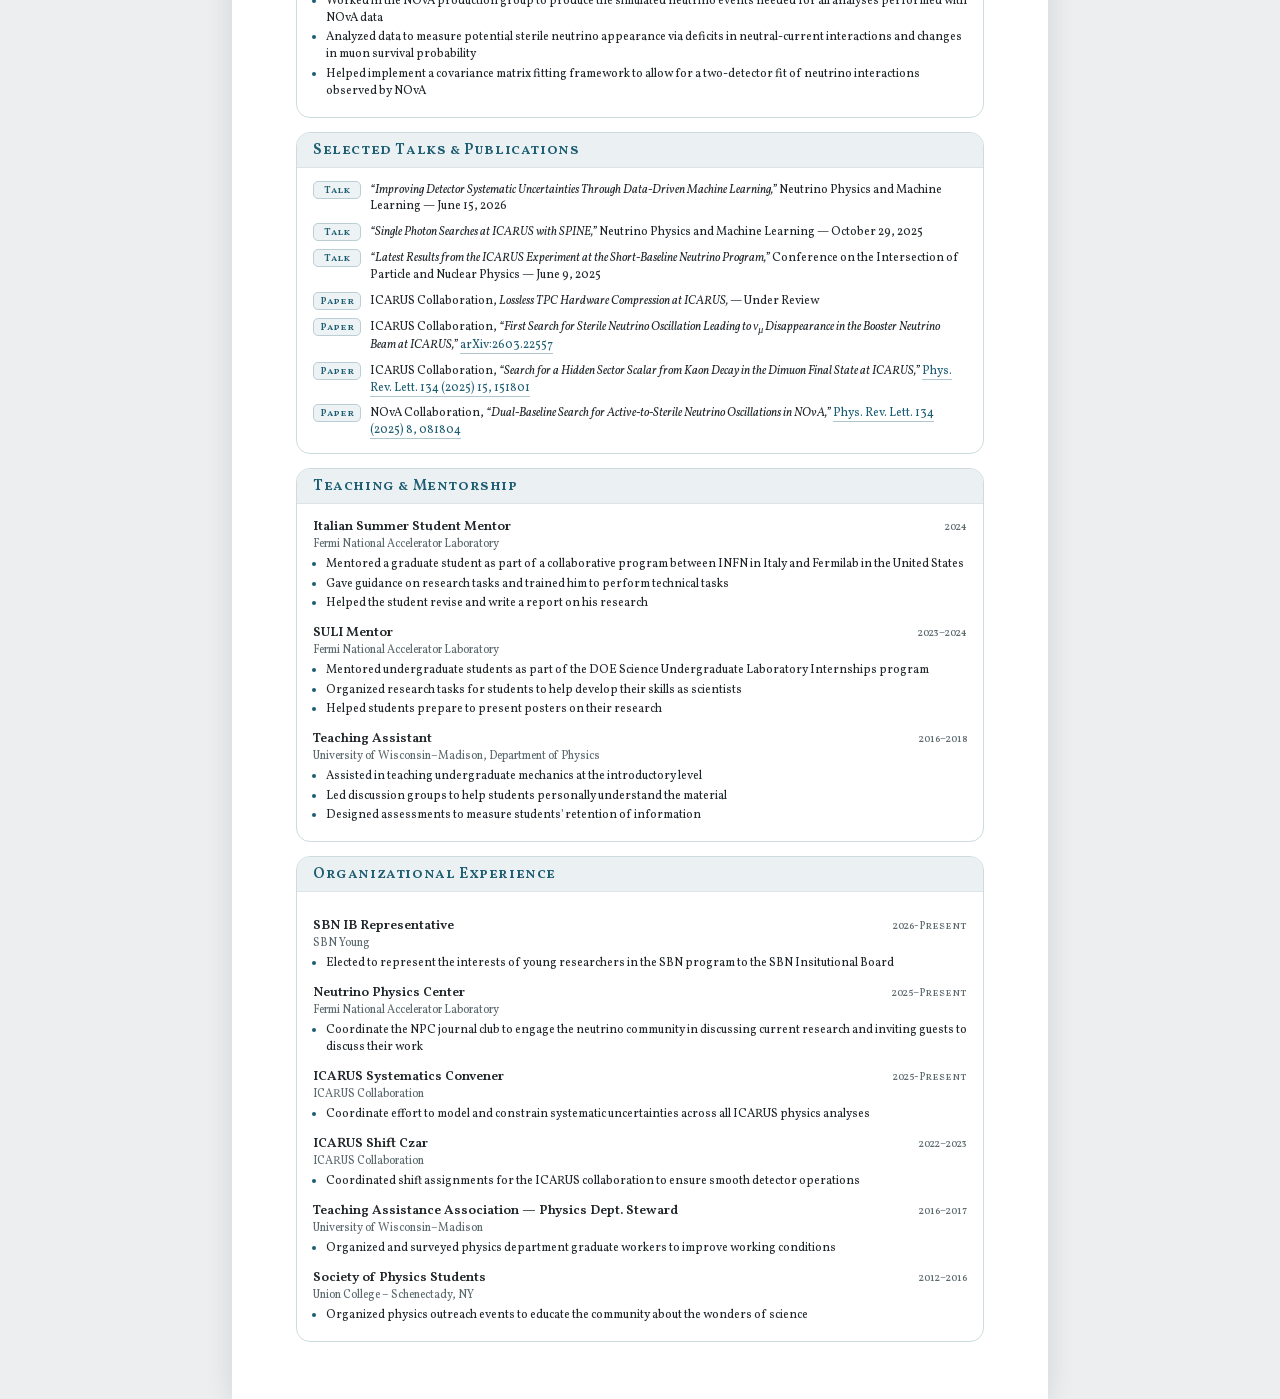
==== commit beae28d9: "add ML work and other tweaks to CV" ====
--- a/cv.html
+++ b/cv.html
@@ -329,12 +329,60 @@
 
     <div class="item">
       <div class="row">
+        <span class="h">AI and Machine Learning</span>
+        <span class="date">2025-Present</span>
+      </div>
+      <ul class="bul">
+        <li>Leading project to implement Simulation-Based Inference of GENIE model parameters for ICARUS simulation and neutrino modeling</li>
+        <li>Implemented workflows with Fermilab's Elastic Analysis Facility to use Fermilab GPU resources for machine learning reconstruction for SBN physics</li>
+        <li>Coordinated machine learning shower reconsruction at ICARUS within the SPINE framework</li>
+        <li>Implemented AI/ML based tool to learn from cosmic data how to predict data-like waveforms in LArTPC</li>
+      </ul>
+    </div>
+
+    <div class="item">
+      <div class="row">
         <span class="h">DUNE ND-LAr</span>
         <span class="date">2026-Present</span>
       </div>
       <ul class="bul">
-        <li>Investigated data/MC discrepencies in ND-LAr induction modeling</li>
-      <ul>
+        <li>Leading investigations into data/MC discrepencies in ND-LAr dector modeling</li>
+      </ul>
+    </div>
+
+    <div class="item">
+      <div class="row">
+        <span class="h">Neutrino Physics with ICARUS / SBN</span>
+        <span class="date">2022–Present</span>
+      </div>
+      <ul class="bul">
+        <li>Leading search for NC Δ resonance events from BNB at ICARUS</li>
+        <li>Convened the ICARUS Systematics working group to organize our handling of systematic uncertainties for all analyses</li>
+        <li>Implemented the WireMod tool from MicroBooNE to generate MC samples for detector systematic uncertainties using modified TPC waveforms</li>
+        <li>Implemented the HARPS (Hit Activity Removal from Particles For Systematics) tool to improve treatment of ICARUS systematic uncertainties</li>
+      </ul>
+    </div>
+
+    <div class="item">
+      <div class="row">
+        <span class="h">Neutrino Event Reconstruction</span>
+        <span class="date">2022–Present</span>
+      </div>
+      <ul class="bul">
+        <li>Leading single-photon shower reconstruction in ICARUS via machine learning techniques</li>
+        <li>Leveraged machine learning reconstruction for SBN physics using Fermilab's Elastic Analysis Facility</li>
+      </ul>
+    </div>
+
+    <div class="item">
+      <div class="row">
+        <span class="h">Data Acquisition &amp; Detector Operations at ICARUS</span>
+        <span class="date">2022–Present</span>
+      </div>
+      <ul class="bul">
+        <li>Served as ICARUS data acquisition expert to diagnose and debug issues with the data acquisition in real time during detector operations</li>
+        <li>Served as ICARUS Run Coordinator, organizing detector upgrades and studies during beam shutdown and ensuring optimal detector functionality</li>
+      </ul>
     </div>
 
     <div class="item">
@@ -345,32 +393,6 @@
       <ul class="bul">
         <li>Implemented TPC hardware compression algorithm needed to reduce data footprint and increase data acquisition throughput</li>
         <li>Leading project to assess the use of Broadcom SiPMs in cryogenic conditions as part of the APEX photon collection system for potential use in DUNE FD Phase 3</li>
-      </ul>
-    </div>
-
-    <div class="item">
-      <div class="row">
-        <span class="h">Neutrino Physics with ICARUS / SBN</span>
-        <span class="date">2022–Present</span>
-      </div>
-      <ul class="bul">
-        <li>Investigated single-photon shower reconstruction in ICARUS via machine learning techniques</li>
-        <li>Implemented workflows with Fermilab's Elastic Analysis Facility to use Fermilab GPU resources for machine learning reconstruction for SBN physics</li>
-        <li>Convened the ICARUS Systematics working group to organize our handling of systematic uncertainties for all analyses</li>
-        <li>Implemented detector data quality metrics used for all analyses to ensure only physics-quality data is used for published ICARUS results</li>
-        <li>Implemented the WireMod tool from MicroBooNE to generate MC samples for detector systematic uncertainties using modified TPC waveforms</li>
-        <li>Helped implement the HARPS (Hit Activity Removal from Particles For Systematics) tool to improve treatment of ICARUS systematic uncertainties</li>
-      </ul>
-    </div>
-
-    <div class="item">
-      <div class="row">
-        <span class="h">Data Acquisition &amp; Detector Operations at ICARUS</span>
-        <span class="date">2022–Present</span>
-      </div>
-      <ul class="bul">
-        <li>Served as ICARUS data acquisition expert to diagnose and debug issues with the data acquisition in real time during detector operations</li>
-        <li>Served as ICARUS Run Coordinator, organizing detector upgrades and studies during beam shutdown and ensuring optimal detector functionality</li>
       </ul>
     </div>
 
@@ -396,7 +418,7 @@
 <!-- ===== TALKS & PUBLICATIONS ===== -->
 <section class="card">
   <div class="card-head">
-    <span class="card-title">Recent Talks &amp; Publications</span>
+    <span class="card-title">Selected Talks &amp; Publications</span>
   </div>
   <div class="card-body" style="display:flex;flex-direction:column;gap:8px;">
     <div style="display:flex;gap:9px;align-items:baseline;break-inside:avoid;">
@@ -410,6 +432,10 @@
     <div style="display:flex;gap:9px;align-items:baseline;break-inside:avoid;">
       <span class="badge">Talk</span>
       <span class="talk-text"><em>“Latest Results from the ICARUS Experiment at the Short-Baseline Neutrino Program,”</em> Conference on the Intersection of Particle and Nuclear Physics — June 9, 2025</span>
+    </div>
+    <div style="display:flex;gap:9px;align-items:baseline;break-inside:avoid;">
+      <span class="badge">Paper</span>
+      <span class="talk-text">ICARUS Collaboration, <em>Lossless TPC Hardware Compression at ICARUS,</em> — Under Review</span>
     </div>
     <div style="display:flex;gap:9px;align-items:baseline;break-inside:avoid;">
       <span class="badge">Paper</span>
@@ -494,7 +520,17 @@
       </div>
       <div class="org">Fermi National Accelerator Laboratory</div>
       <ul class="bul">
-        <li>Coordinated the NPC journal club to engage the neutrino community in discussing current research and inviting guests to discuss their work</li>
+        <li>Coordinate the NPC journal club to engage the neutrino community in discussing current research and inviting guests to discuss their work</li>
+      </ul>
+    </div>
+    <div class="item">
+      <div class="row">
+        <span class="h">ICARUS Systematics Convener</span>
+        <span class="date">2025-Present</span>
+      </div>
+      <div class="org">ICARUS Collaboration</div>
+      <ul class="bul">
+        <li>Coordinate effort to model and constrain systematic uncertainties across all ICARUS physics analyses</li>
       </ul>
     </div>
     <div class="item">
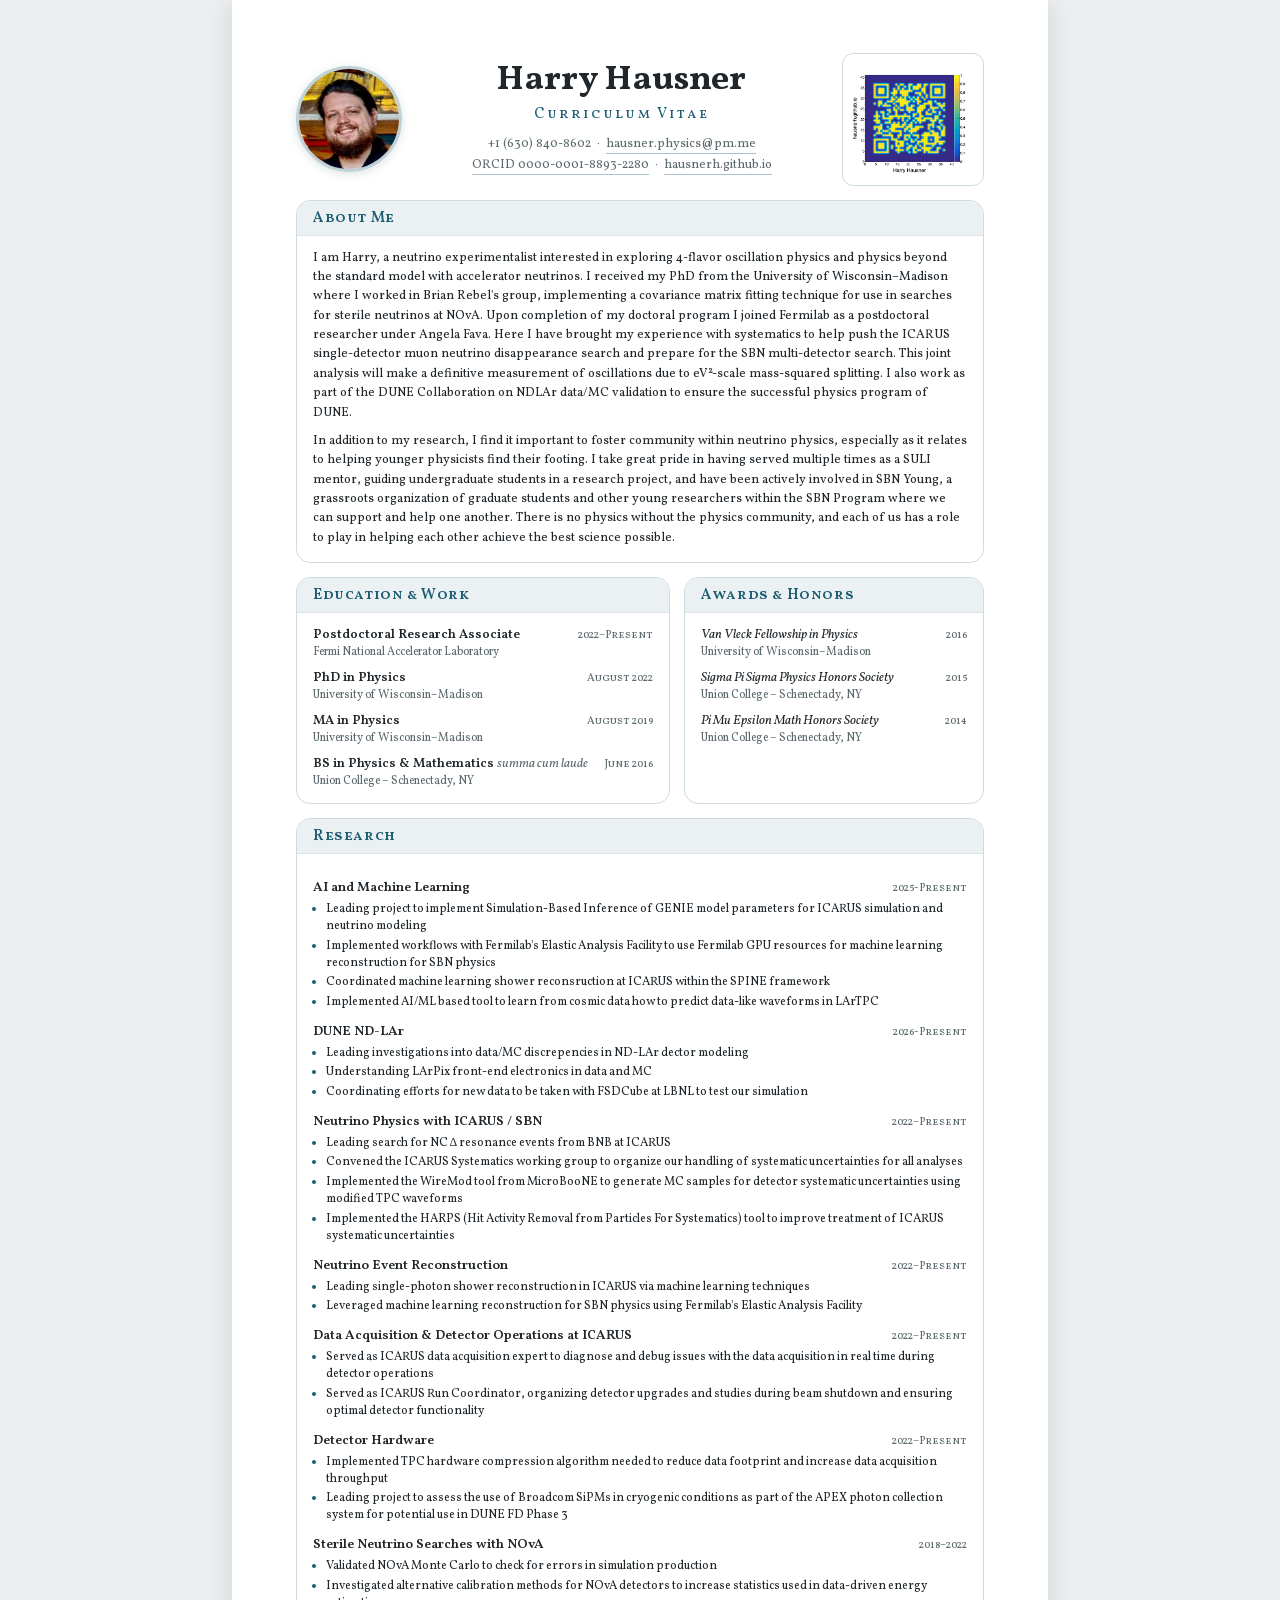
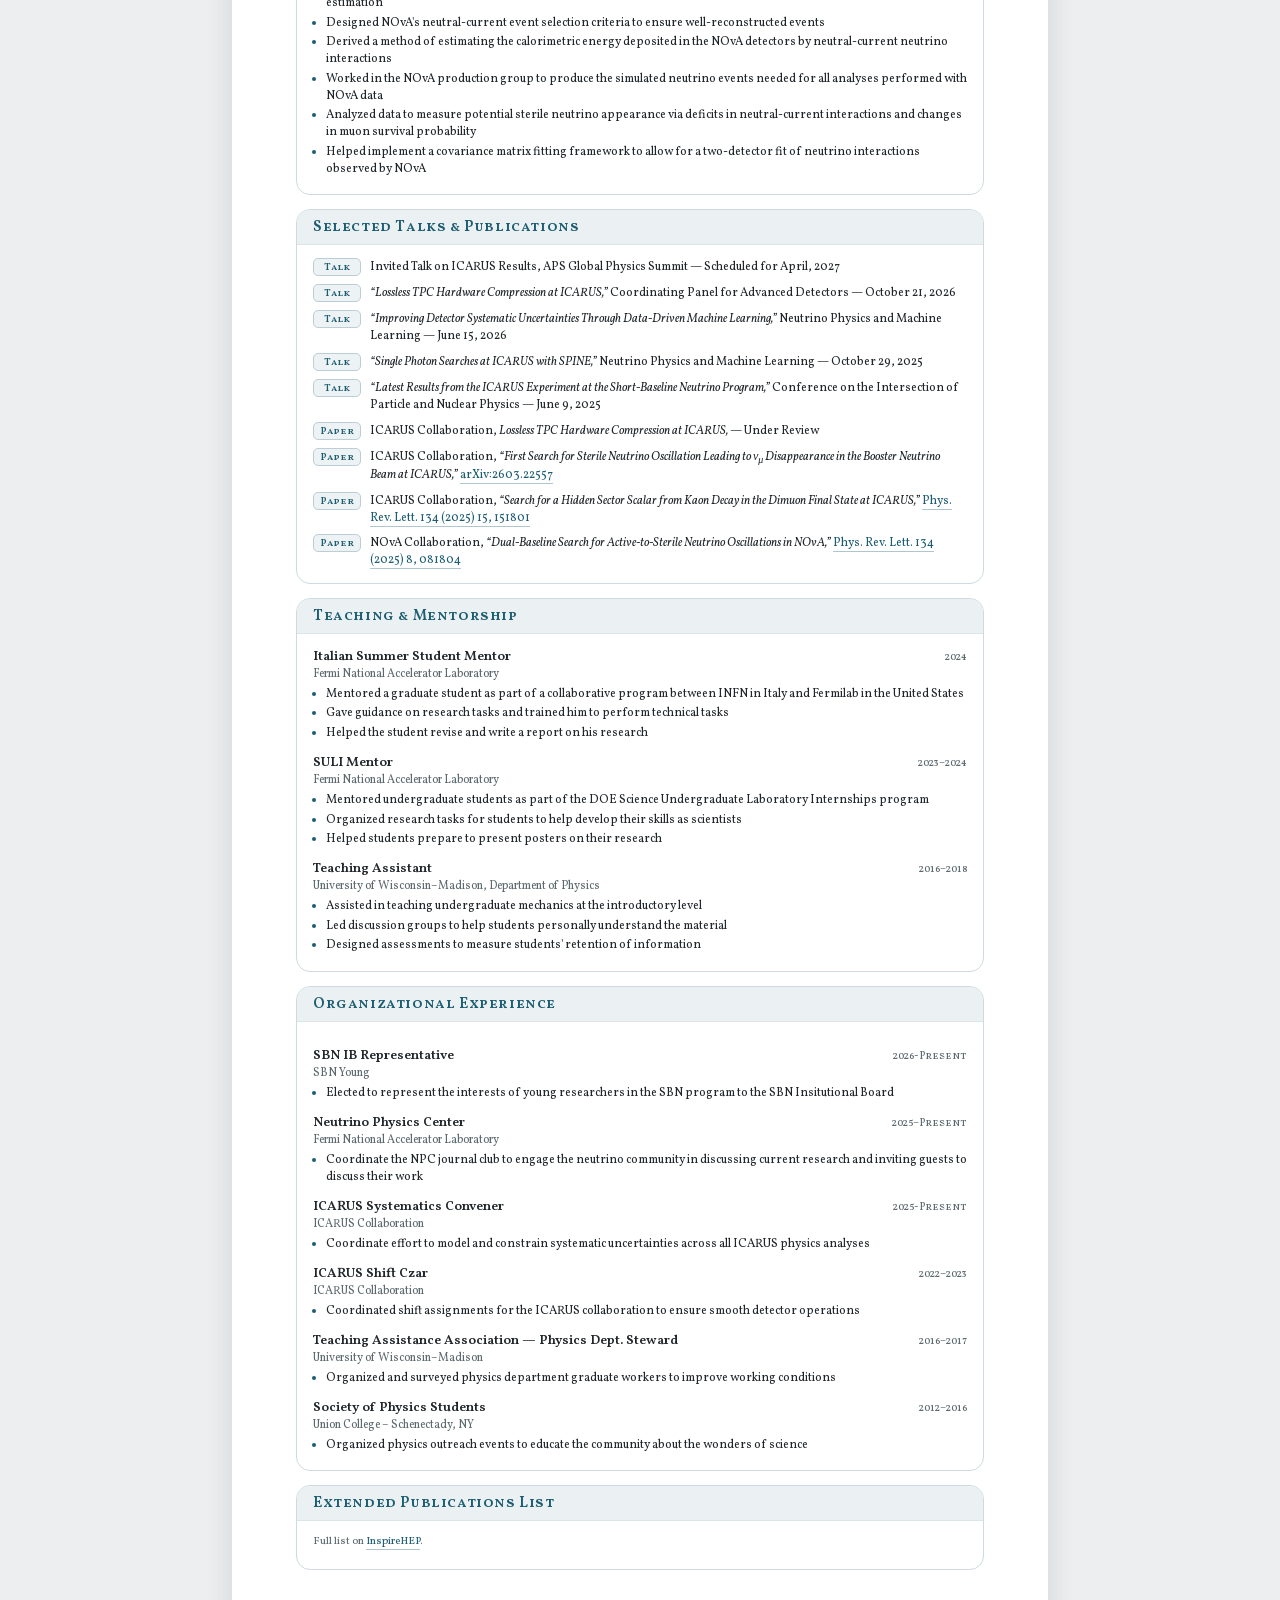
==== commit 4514def5: "improved CV" ====
--- a/cv.html
+++ b/cv.html
@@ -3,20 +3,20 @@
 <meta charset="utf-8">
 <meta name="viewport" content="width=device-width, initial-scale=1">
 <title>Harry Hausner — Curriculum Vitae</title>
-<meta name="description" content="Curriculum vitae of Harry Hausner — postdoctoral researcher at Fermilab on ICARUS and the Short-Baseline Neutrino program. Sterile-neutrino searches, liquid argon TPCs, detector systematics, and machine-learning reconstruction. PhD, University of Wisconsin–Madison (NOvA).">
+<meta name="description" content="Curriculum vitae of Harry Hausner — postdoctoral researcher at Fermilab on ICARUS, the Short-Baseline Neutrino program, and DUNE NDLAr. Sterile-neutrino searches, liquid argon TPCs, detector systematics, and machine-learning applications in physics. PhD, University of Wisconsin–Madison (NOvA).">
 <meta name="author" content="Harry Hausner">
 <link rel="canonical" href="https://hausnerh.github.io/cv.html">
 <link rel="icon" type="image/svg+xml" href="assets/favicon.svg">
 <meta property="og:type" content="profile">
 <meta property="og:title" content="Harry Hausner — Curriculum Vitae">
-<meta property="og:description" content="Postdoc at Fermilab on ICARUS and the Short-Baseline Neutrino program. Sterile-neutrino searches, liquid argon TPCs, 4-flavor oscillations.">
+<meta property="og:description" content="Postdoc at Fermilab on ICARUS, the Short-Baseline Neutrino program, and DUNE NDLAr. Sterile-neutrino searches, liquid argon TPCs, 4-flavor oscillations.">
 <meta property="og:url" content="https://hausnerh.github.io/cv.html">
 <meta property="og:image" content="https://hausnerh.github.io/assets/headshot.jpeg">
 <meta property="profile:first_name" content="Harry">
 <meta property="profile:last_name" content="Hausner">
 <meta name="twitter:card" content="summary_large_image">
 <meta name="twitter:title" content="Harry Hausner — Curriculum Vitae">
-<meta name="twitter:description" content="Postdoc at Fermilab on ICARUS and the Short-Baseline Neutrino program.">
+<meta name="twitter:description" content="Postdoc at Fermilab on ICARUS, the Short-Baseline Neutrino program, and DUNE NDLAr.">
 <meta name="twitter:image" content="https://hausnerh.github.io/assets/headshot.jpeg">
 <script type="application/ld+json">
 {"@context":"https://schema.org","@type":"Person","name":"Harry Hausner","givenName":"Harry","familyName":"Hausner","jobTitle":"Postdoctoral Research Associate","description":"Neutrino experimentalist working on ICARUS and the Short-Baseline Neutrino program at Fermilab.","url":"https://hausnerh.github.io/","mainEntityOfPage":"https://hausnerh.github.io/cv.html","image":"https://hausnerh.github.io/assets/headshot.jpeg","email":"mailto:hausner.physics@pm.me","telephone":"+1-630-840-8602","affiliation":{"@type":"Organization","name":"Fermi National Accelerator Laboratory","url":"https://www.fnal.gov/"},"alumniOf":{"@type":"CollegeOrUniversity","name":"University of Wisconsin–Madison"},"sameAs":["https://orcid.org/0000-0001-8893-2280","https://inspirehep.net/authors/1896968","https://scholar.google.com/citations?user=Uv0cyvIAAAAJ","https://www.linkedin.com/in/hausner-physics/"]}
@@ -216,6 +216,11 @@
 .badge{flex:none;width:48px;text-align:center;font-family:'Vollkorn SC',serif;font-size:10px;font-weight:600;color:var(--accent);border:1px solid color-mix(in srgb, var(--accent) 30%, white);border-radius:5px;padding:1px 0;background:color-mix(in srgb, var(--accent) 8%, white);}
 .talk-text{font-size:12px;line-height:1.4;}
 .talk-link{color:var(--accent);text-decoration:none;border-bottom:1px solid color-mix(in srgb, var(--accent) 35%, white);}
+.pub-list{list-style:none;margin:0;padding:0;font-size:11.5px;line-height:1.35;}
+.pub-list>li{display:flex;justify-content:space-between;align-items:baseline;gap:10px;padding:3px 0;border-top:1px solid color-mix(in srgb, var(--accent) 10%, white);break-inside:avoid;}
+.pub-list>li:first-child{border-top:none;padding-top:0;}
+.pub-list .pub-journal{color:var(--muted);white-space:nowrap;}
+.pub-note{font-size:11px;color:var(--muted);margin:0 0 6px;}
 .hlink{color:inherit;text-decoration:none;border-bottom:1px solid color-mix(in srgb, var(--accent) 38%, white);}
 @page{size:letter;margin:0.55in;}
 @media print{
@@ -227,9 +232,24 @@
  .run-header{box-sizing:border-box;height:0.4in;display:flex;justify-content:space-between;align-items:flex-end;padding-bottom:4px;margin-bottom:8px;border-bottom:1.5px solid color-mix(in srgb, var(--accent) 38%, white);font-family:'Vollkorn SC',serif;}
  .run-header .rh-name{font-weight:700;font-size:12px;letter-spacing:.05em;color:var(--ink);}
  .run-header .rh-title{font-size:10px;letter-spacing:.16em;color:var(--accent);}
- main.doc section{-webkit-box-decoration-break:clone;box-decoration-break:clone;}
  main.doc section>div:first-child{break-after:avoid;}
  main.doc section div.row{break-after:avoid;}
+ /* Firefox ignores break-after:avoid, so "keep with next" is done with an
+    invisible spacer hanging below an unbreakable header: if the spacer would
+    cross the page edge, the header moves to the next page with its content. */
+ ul.bul>li{break-inside:avoid;}
+ .card-head,.row,.org{break-inside:avoid;}
+ .card-head::after{content:"";display:block;height:110px;margin-bottom:-110px;}
+ .row{display:block;line-height:18px;}
+ .row>.date{float:right;line-height:18px;margin-left:10px;}
+ .row::after{content:"";display:block;clear:both;height:44px;margin-bottom:-44px;}
+ .org::after{content:"";display:block;height:24px;margin-bottom:-24px;}
+ /* Outline the card on head + body rather than the section, so a section
+    fragment left behind when its header moves on draws nothing. */
+ section.card{border:0;}
+ .card-head{border:1px solid color-mix(in srgb, var(--accent) 22%, white);border-bottom:0;border-radius:14px 14px 0 0;}
+ .card-body{border:1px solid color-mix(in srgb, var(--accent) 22%, white);border-top-color:color-mix(in srgb, var(--accent) 16%, white);border-radius:0 0 14px 14px;-webkit-box-decoration-break:clone;box-decoration-break:clone;}
+ .card-col>.card-body{flex:1;}
 }
 </style>
 
@@ -262,7 +282,7 @@
     <span class="card-title">About Me</span>
   </div>
   <div class="card-body" style="font-size:12.5px;line-height:1.55;">
-    <p style="margin:0;">I am Harry, a neutrino experimentalist interested in exploring 4-flavor oscillation physics and physics beyond the standard model with accelerator neutrinos. I received my PhD from the University of Wisconsin–Madison where I worked in Brian Rebel's group, implementing a covariance matrix fitting technique for use in searches for sterile neutrinos at NOvA. Upon completion of my doctoral program I joined Fermilab as a postdoctoral researcher under Angela Fava. Here I have brought my experience with systematics to help push the ICARUS single-detector muon neutrino disappearance search and prepare for the SBN multi-detector search. This joint analysis will make a definitive measurement of oscillations due to eV²-scale mass-squared splitting.</p>
+    <p style="margin:0;">I am Harry, a neutrino experimentalist interested in exploring 4-flavor oscillation physics and physics beyond the standard model with accelerator neutrinos. I received my PhD from the University of Wisconsin–Madison where I worked in Brian Rebel's group, implementing a covariance matrix fitting technique for use in searches for sterile neutrinos at NOvA. Upon completion of my doctoral program I joined Fermilab as a postdoctoral researcher under Angela Fava. Here I have brought my experience with systematics to help push the ICARUS single-detector muon neutrino disappearance search and prepare for the SBN multi-detector search. This joint analysis will make a definitive measurement of oscillations due to eV²-scale mass-squared splitting. I also work as part of the DUNE Collaboration on NDLAr data/MC validation to ensure the successful physics program of DUNE.</p>
     <p style="margin:9px 0 0;">In addition to my research, I find it important to foster community within neutrino physics, especially as it relates to helping younger physicists find their footing. I take great pride in having served multiple times as a SULI mentor, guiding undergraduate students in a research project, and have been actively involved in SBN Young, a grassroots organization of graduate students and other young researchers within the SBN Program where we can support and help one another. There is no physics without the physics community, and each of us has a role to play in helping each other achieve the best science possible.</p>
   </div>
 </section>
@@ -347,6 +367,8 @@
       </div>
       <ul class="bul">
         <li>Leading investigations into data/MC discrepencies in ND-LAr dector modeling</li>
+        <li>Understanding LArPix front-end electronics in data and MC</li>
+        <li>Coordinating efforts for new data to be taken with FSDCube at LBNL to test our simulation</li>
       </ul>
     </div>
 
@@ -423,6 +445,14 @@
   <div class="card-body" style="display:flex;flex-direction:column;gap:8px;">
     <div style="display:flex;gap:9px;align-items:baseline;break-inside:avoid;">
       <span class="badge">Talk</span>
+      <span class="talk-text">Invited Talk on ICARUS Results, APS Global Physics Summit — Scheduled for April, 2027</span>
+    </div>
+    <div style="display:flex;gap:9px;align-items:baseline;break-inside:avoid;">
+      <span class="badge">Talk</span>
+      <span class="talk-text"><em>“Lossless TPC Hardware Compression at ICARUS,”</em> Coordinating Panel for Advanced Detectors — October 21, 2026</span>
+    </div>
+    <div style="display:flex;gap:9px;align-items:baseline;break-inside:avoid;">
+      <span class="badge">Talk</span>
       <span class="talk-text"><em>“Improving Detector Systematic Uncertainties Through Data-Driven Machine Learning,”</em> Neutrino Physics and Machine Learning — June 15, 2026</span>
     </div>
     <div style="display:flex;gap:9px;align-items:baseline;break-inside:avoid;">
@@ -566,6 +596,19 @@
   </div>
 </section>
 
+<!-- ===== FULL PUBLICATION LIST ===== -->
+<!-- Populated at load time from the InspireHEP API (same query as the site's
+     publication widget in script.js). -->
+<section class="card">
+  <div class="card-head">
+    <span class="card-title">Extended Publications List</span>
+  </div>
+  <div class="card-body">
+    <p class="pub-note" id="pub-note">Full list on <a href="https://inspirehep.net/authors/1896968" class="talk-link">InspireHEP</a>.</p>
+    <ol class="pub-list" id="pub-list"></ol>
+  </div>
+</section>
+
 </div>
 
 </td></tr></tbody>
@@ -574,4 +617,84 @@
 </main>
 
 
+<script>
+(function () {
+  "use strict";
+
+  const AUTHOR_RECID = 1896968;
+  const API = (
+    "https://inspirehep.net/api/literature" +
+    "?sort=mostrecent&size=250" +
+    "&fields=titles,publication_info,arxiv_eprints,earliest_date,document_type,thesis_info" +
+    "&q=" + encodeURIComponent("authors.recid:" + AUTHOR_RECID)
+  );
+  const MONTHS = ["Jan","Feb","Mar","Apr","May","Jun","Jul","Aug","Sep","Oct","Nov","Dec"];
+
+  const list = document.getElementById("pub-list");
+  const note = document.getElementById("pub-note");
+
+  function escapeHtml(s) {
+    return String(s == null ? "" : s)
+      .replace(/&/g, "&amp;").replace(/</g, "&lt;").replace(/>/g, "&gt;")
+      .replace(/"/g, "&quot;").replace(/'/g, "&#39;");
+  }
+
+  // Inspire titles carry inline TeX ($\nu_e$, $ν_μ$); render the simple cases.
+  function texTitle(t) {
+    return escapeHtml(t).replace(/\$([^$]*)\$/g, (_, math) => math
+      .replace(/\\left\s*(&lt;|\\langle)/g, "⟨").replace(/\\right\s*(&gt;|\\rangle)/g, "⟩")
+      .replace(/\\nu/g, "ν").replace(/\\mu/g, "μ").replace(/\\bar\{?(\S)\}?/g, "$1̄")
+      .replace(/_\{([^}]*)\}/g, "<sub>$1</sub>").replace(/_(\S)/g, "<sub>$1</sub>")
+      .replace(/\^\{([^}]*)\}/g, "<sup>$1</sup>").replace(/\^(\S)/g, "<sup>$1</sup>")
+      .replace(/[{}\\]/g, ""));
+  }
+
+  function normalize(rec) {
+    const m = rec.metadata || {};
+    const title = m.titles && m.titles[0] && m.titles[0].title;
+    const pi = (m.publication_info || []).find(p => p.journal_title);
+    const arxiv = m.arxiv_eprints && m.arxiv_eprints[0] && m.arxiv_eprints[0].value;
+    const isThesis = (m.document_type || []).includes("thesis");
+
+    let journal, date;
+    if (pi) {
+      // "Phys.Rev.D" -> "Phys. Rev. D"
+      journal = [pi.journal_title.replace(/\.(?=\S)/g, ". "), pi.journal_volume,
+                 pi.artid || pi.page_start].filter(Boolean).join(" ");
+      date = pi.year ? String(pi.year) : "";
+    } else {
+      journal = isThesis ? "PhD Thesis" : (arxiv ? "arXiv:" + arxiv : "Preprint");
+    }
+    if (!date && m.earliest_date) {
+      const [y, mo] = m.earliest_date.split("-");
+      date = mo ? MONTHS[+mo - 1] + " " + y : y;
+    }
+    // Order by journal year when published, else by first appearance.
+    const sortKey = (pi && pi.year ? pi.year + "-99" : "") || m.earliest_date || "";
+    return { title, journal, date, sortKey, earliest: m.earliest_date || "" };
+  }
+
+  fetch(API, { headers: { "Accept": "application/json" } })
+    .then(res => {
+      if (!res.ok) throw new Error("HTTP " + res.status);
+      return res.json();
+    })
+    .then(data => {
+      const papers = ((data.hits && data.hits.hits) || []).map(normalize).filter(p => p.title)
+        .sort((a, b) => b.sortKey.slice(0, 4).localeCompare(a.sortKey.slice(0, 4)) ||
+                        b.earliest.localeCompare(a.earliest));
+      if (!papers.length) return;
+      list.innerHTML = papers.map(p =>
+        "<li><span><em>" + texTitle(p.title) + "</em>, " +
+        '<span class="pub-journal">' + escapeHtml(p.journal) + "</span></span>" +
+        '<span class="date">' + escapeHtml(p.date) + "</span></li>"
+      ).join("");
+      note.remove();
+    })
+    .catch(err => {
+      console.error("[publications] fetch failed:", err);
+    });
+})();
+</script>
+
 </body></html>
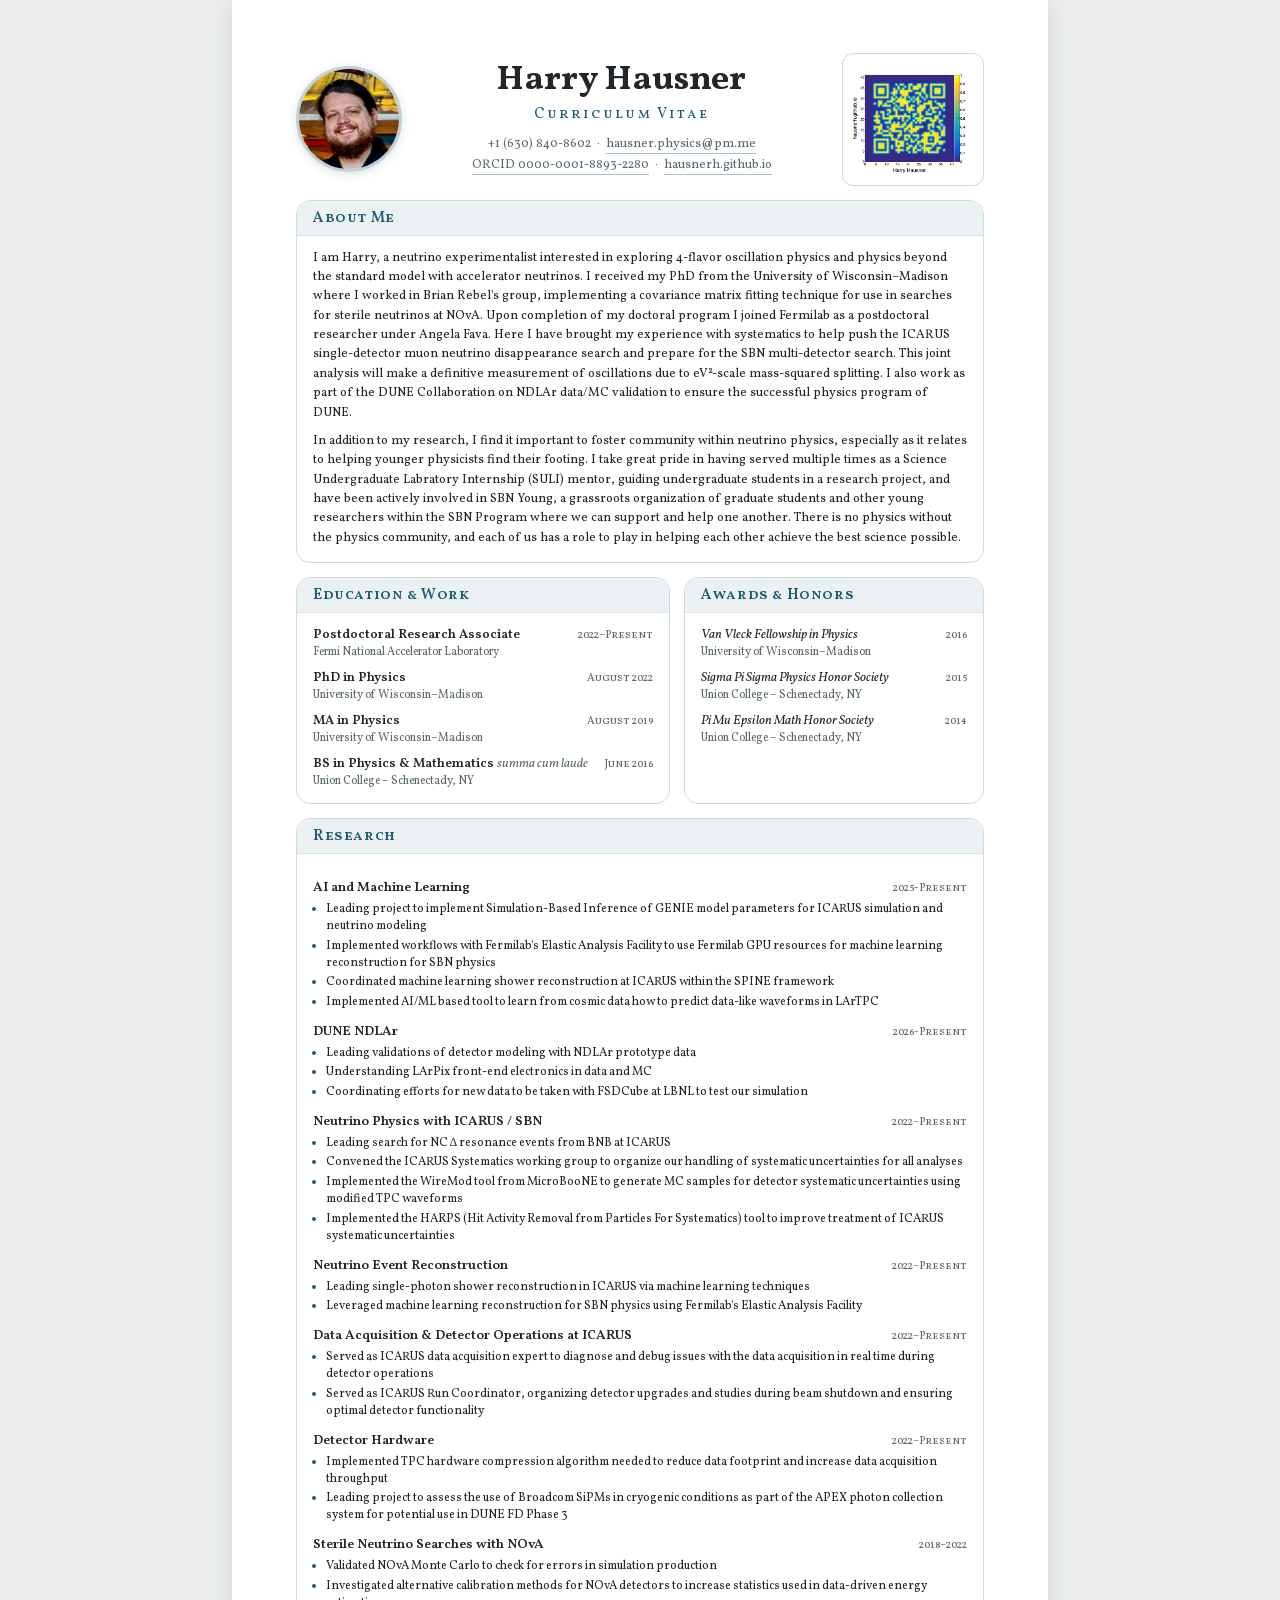
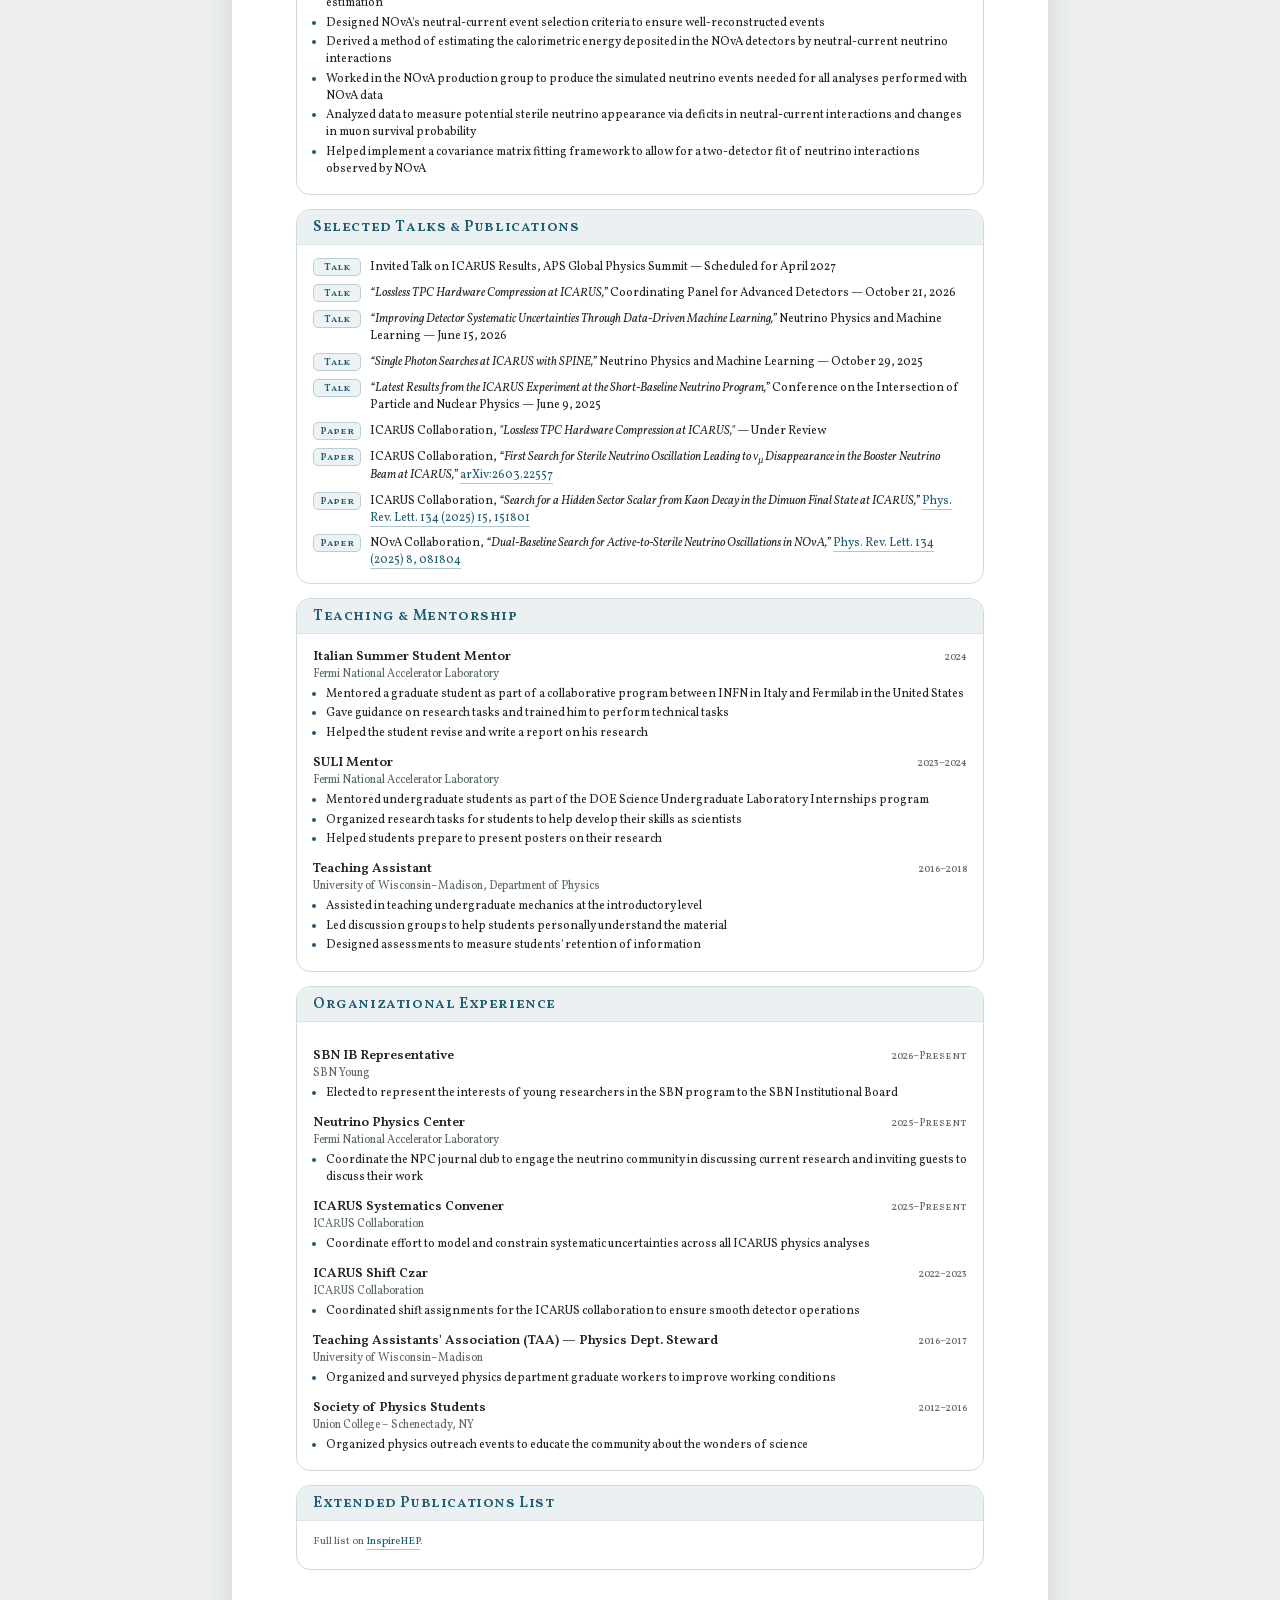
==== commit 409f948b: "wording tweak" ====
--- a/cv.html
+++ b/cv.html
@@ -283,7 +283,7 @@
   </div>
   <div class="card-body" style="font-size:12.5px;line-height:1.55;">
     <p style="margin:0;">I am Harry, a neutrino experimentalist interested in exploring 4-flavor oscillation physics and physics beyond the standard model with accelerator neutrinos. I received my PhD from the University of Wisconsin–Madison where I worked in Brian Rebel's group, implementing a covariance matrix fitting technique for use in searches for sterile neutrinos at NOvA. Upon completion of my doctoral program I joined Fermilab as a postdoctoral researcher under Angela Fava. Here I have brought my experience with systematics to help push the ICARUS single-detector muon neutrino disappearance search and prepare for the SBN multi-detector search. This joint analysis will make a definitive measurement of oscillations due to eV²-scale mass-squared splitting. I also work as part of the DUNE Collaboration on NDLAr data/MC validation to ensure the successful physics program of DUNE.</p>
-    <p style="margin:9px 0 0;">In addition to my research, I find it important to foster community within neutrino physics, especially as it relates to helping younger physicists find their footing. I take great pride in having served multiple times as a SULI mentor, guiding undergraduate students in a research project, and have been actively involved in SBN Young, a grassroots organization of graduate students and other young researchers within the SBN Program where we can support and help one another. There is no physics without the physics community, and each of us has a role to play in helping each other achieve the best science possible.</p>
+    <p style="margin:9px 0 0;">In addition to my research, I find it important to foster community within neutrino physics, especially as it relates to helping younger physicists find their footing. I take great pride in having served multiple times as a Science Undergraduate Labratory Internship (SULI) mentor, guiding undergraduate students in a research project, and have been actively involved in SBN Young, a grassroots organization of graduate students and other young researchers within the SBN Program where we can support and help one another. There is no physics without the physics community, and each of us has a role to play in helping each other achieve the best science possible.</p>
   </div>
 </section>
 
@@ -327,12 +327,12 @@
       </div>
       <div class="org">University of Wisconsin–Madison</div>
       <div class="row" style="margin-top:9px;">
-        <span style="font-style:italic;font-size:13px;">Sigma Pi Sigma Physics Honors Society</span>
+        <span style="font-style:italic;font-size:13px;">Sigma Pi Sigma Physics Honor Society</span>
         <span class="date">2015</span>
       </div>
       <div class="org">Union College – Schenectady, NY</div>
       <div class="row" style="margin-top:9px;">
-        <span style="font-style:italic;font-size:13px;">Pi Mu Epsilon Math Honors Society</span>
+        <span style="font-style:italic;font-size:13px;">Pi Mu Epsilon Math Honor Society</span>
         <span class="date">2014</span>
       </div>
       <div class="org">Union College – Schenectady, NY</div>
@@ -355,18 +355,18 @@
       <ul class="bul">
         <li>Leading project to implement Simulation-Based Inference of GENIE model parameters for ICARUS simulation and neutrino modeling</li>
         <li>Implemented workflows with Fermilab's Elastic Analysis Facility to use Fermilab GPU resources for machine learning reconstruction for SBN physics</li>
-        <li>Coordinated machine learning shower reconsruction at ICARUS within the SPINE framework</li>
+        <li>Coordinated machine learning shower reconstruction at ICARUS within the SPINE framework</li>
         <li>Implemented AI/ML based tool to learn from cosmic data how to predict data-like waveforms in LArTPC</li>
       </ul>
     </div>
 
     <div class="item">
       <div class="row">
-        <span class="h">DUNE ND-LAr</span>
+        <span class="h">DUNE NDLAr</span>
         <span class="date">2026-Present</span>
       </div>
       <ul class="bul">
-        <li>Leading investigations into data/MC discrepencies in ND-LAr dector modeling</li>
+        <li>Leading validations of detector modeling with NDLAr prototype data</li>
         <li>Understanding LArPix front-end electronics in data and MC</li>
         <li>Coordinating efforts for new data to be taken with FSDCube at LBNL to test our simulation</li>
       </ul>
@@ -445,7 +445,7 @@
   <div class="card-body" style="display:flex;flex-direction:column;gap:8px;">
     <div style="display:flex;gap:9px;align-items:baseline;break-inside:avoid;">
       <span class="badge">Talk</span>
-      <span class="talk-text">Invited Talk on ICARUS Results, APS Global Physics Summit — Scheduled for April, 2027</span>
+      <span class="talk-text">Invited Talk on ICARUS Results, APS Global Physics Summit — Scheduled for April 2027</span>
     </div>
     <div style="display:flex;gap:9px;align-items:baseline;break-inside:avoid;">
       <span class="badge">Talk</span>
@@ -465,7 +465,7 @@
     </div>
     <div style="display:flex;gap:9px;align-items:baseline;break-inside:avoid;">
       <span class="badge">Paper</span>
-      <span class="talk-text">ICARUS Collaboration, <em>Lossless TPC Hardware Compression at ICARUS,</em> — Under Review</span>
+      <span class="talk-text">ICARUS Collaboration, <em>"Lossless TPC Hardware Compression at ICARUS,"</em> — Under Review</span>
     </div>
     <div style="display:flex;gap:9px;align-items:baseline;break-inside:avoid;">
       <span class="badge">Paper</span>
@@ -536,11 +536,11 @@
     <div class="item">
       <div class="row">
         <span class="h">SBN IB Representative</span>
-        <span class="date">2026-Present</span>
+        <span class="date">2026–Present</span>
       </div>
       <div class="org">SBN Young</div>
       <ul class="bul">
-        <li>Elected to represent the interests of young researchers in the SBN program to the SBN Insitutional Board</li>
+        <li>Elected to represent the interests of young researchers in the SBN program to the SBN Institutional Board</li>
       </ul>
     </div>
     <div class="item">
@@ -556,7 +556,7 @@
     <div class="item">
       <div class="row">
         <span class="h">ICARUS Systematics Convener</span>
-        <span class="date">2025-Present</span>
+        <span class="date">2025–Present</span>
       </div>
       <div class="org">ICARUS Collaboration</div>
       <ul class="bul">
@@ -575,7 +575,7 @@
     </div>
     <div class="item">
       <div class="row">
-        <span class="h">Teaching Assistance Association — Physics Dept. Steward</span>
+        <span class="h">Teaching Assistants' Association (TAA) — Physics Dept. Steward</span>
         <span class="date">2016–2017</span>
       </div>
       <div class="org">University of Wisconsin–Madison</div>
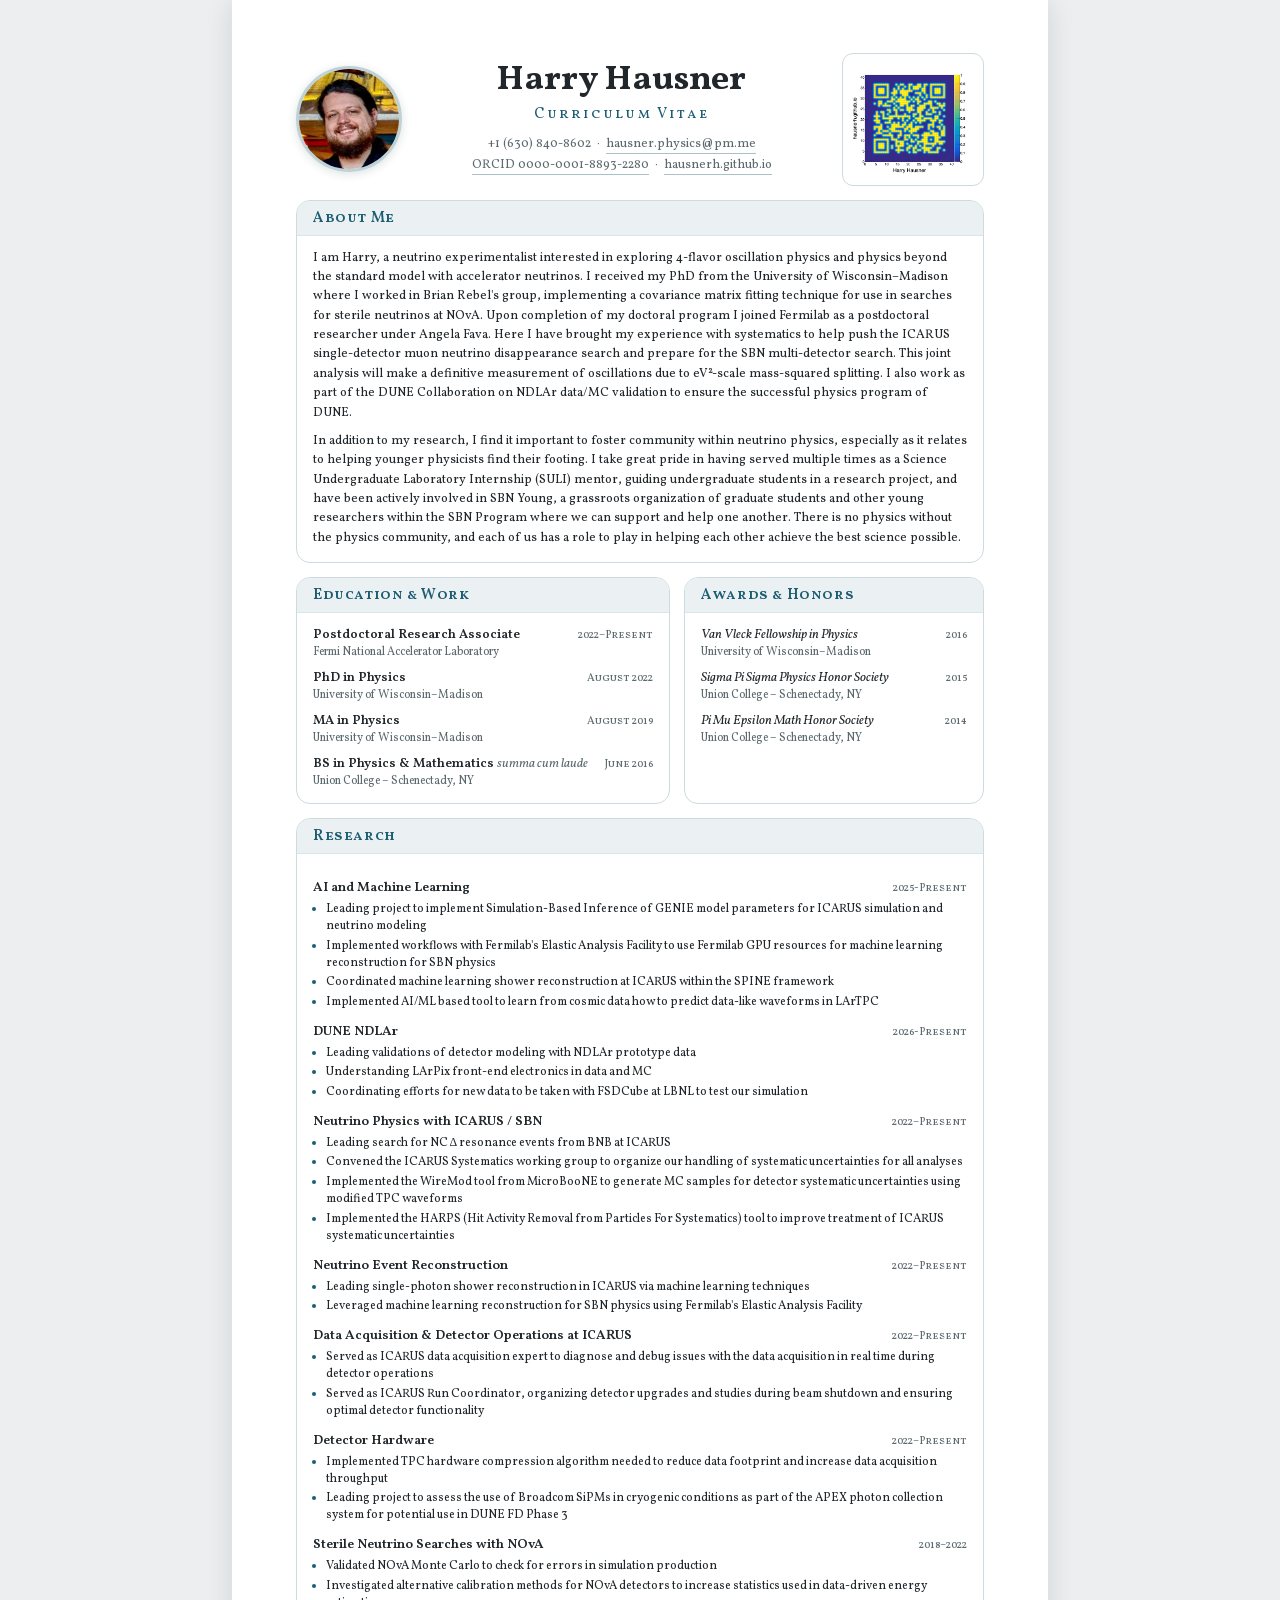
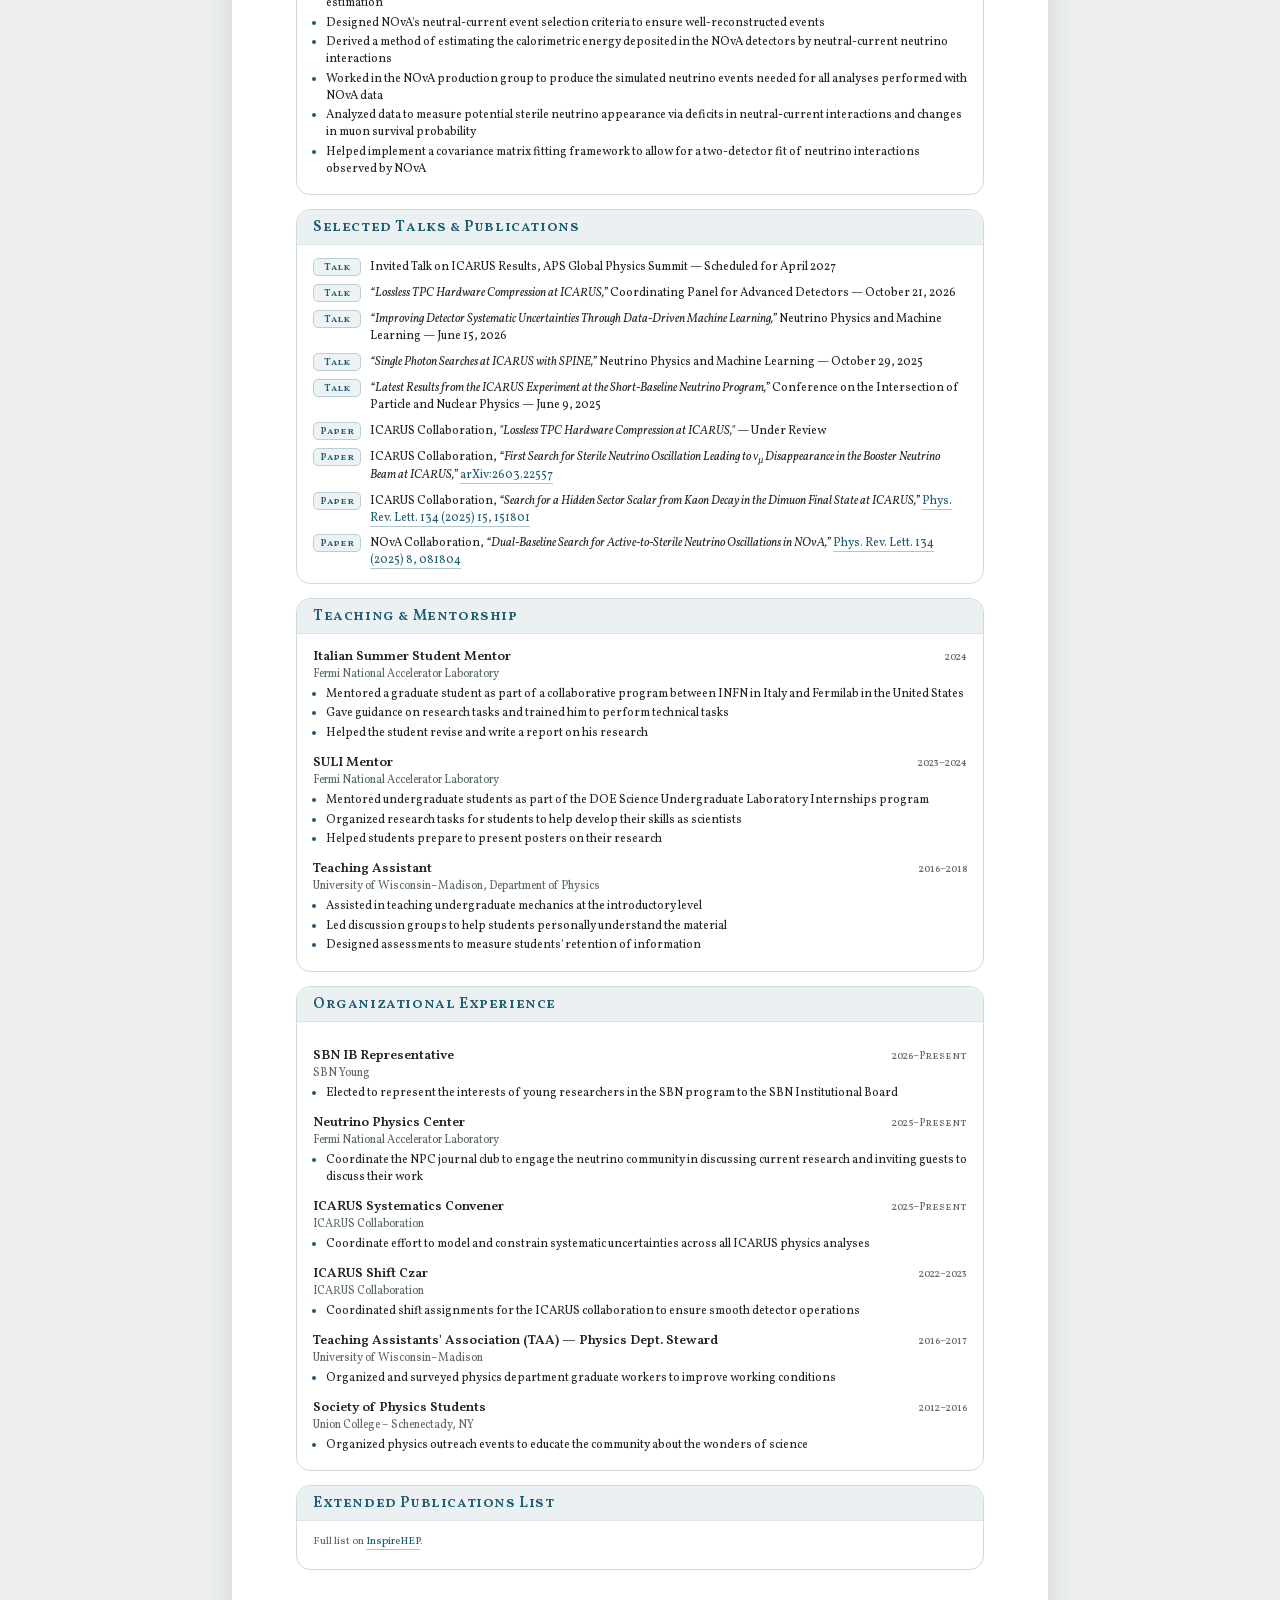
==== commit ad5b5f37: "typo fix" ====
--- a/cv.html
+++ b/cv.html
@@ -283,7 +283,7 @@
   </div>
   <div class="card-body" style="font-size:12.5px;line-height:1.55;">
     <p style="margin:0;">I am Harry, a neutrino experimentalist interested in exploring 4-flavor oscillation physics and physics beyond the standard model with accelerator neutrinos. I received my PhD from the University of Wisconsin–Madison where I worked in Brian Rebel's group, implementing a covariance matrix fitting technique for use in searches for sterile neutrinos at NOvA. Upon completion of my doctoral program I joined Fermilab as a postdoctoral researcher under Angela Fava. Here I have brought my experience with systematics to help push the ICARUS single-detector muon neutrino disappearance search and prepare for the SBN multi-detector search. This joint analysis will make a definitive measurement of oscillations due to eV²-scale mass-squared splitting. I also work as part of the DUNE Collaboration on NDLAr data/MC validation to ensure the successful physics program of DUNE.</p>
-    <p style="margin:9px 0 0;">In addition to my research, I find it important to foster community within neutrino physics, especially as it relates to helping younger physicists find their footing. I take great pride in having served multiple times as a Science Undergraduate Labratory Internship (SULI) mentor, guiding undergraduate students in a research project, and have been actively involved in SBN Young, a grassroots organization of graduate students and other young researchers within the SBN Program where we can support and help one another. There is no physics without the physics community, and each of us has a role to play in helping each other achieve the best science possible.</p>
+    <p style="margin:9px 0 0;">In addition to my research, I find it important to foster community within neutrino physics, especially as it relates to helping younger physicists find their footing. I take great pride in having served multiple times as a Science Undergraduate Laboratory Internship (SULI) mentor, guiding undergraduate students in a research project, and have been actively involved in SBN Young, a grassroots organization of graduate students and other young researchers within the SBN Program where we can support and help one another. There is no physics without the physics community, and each of us has a role to play in helping each other achieve the best science possible.</p>
   </div>
 </section>
 
